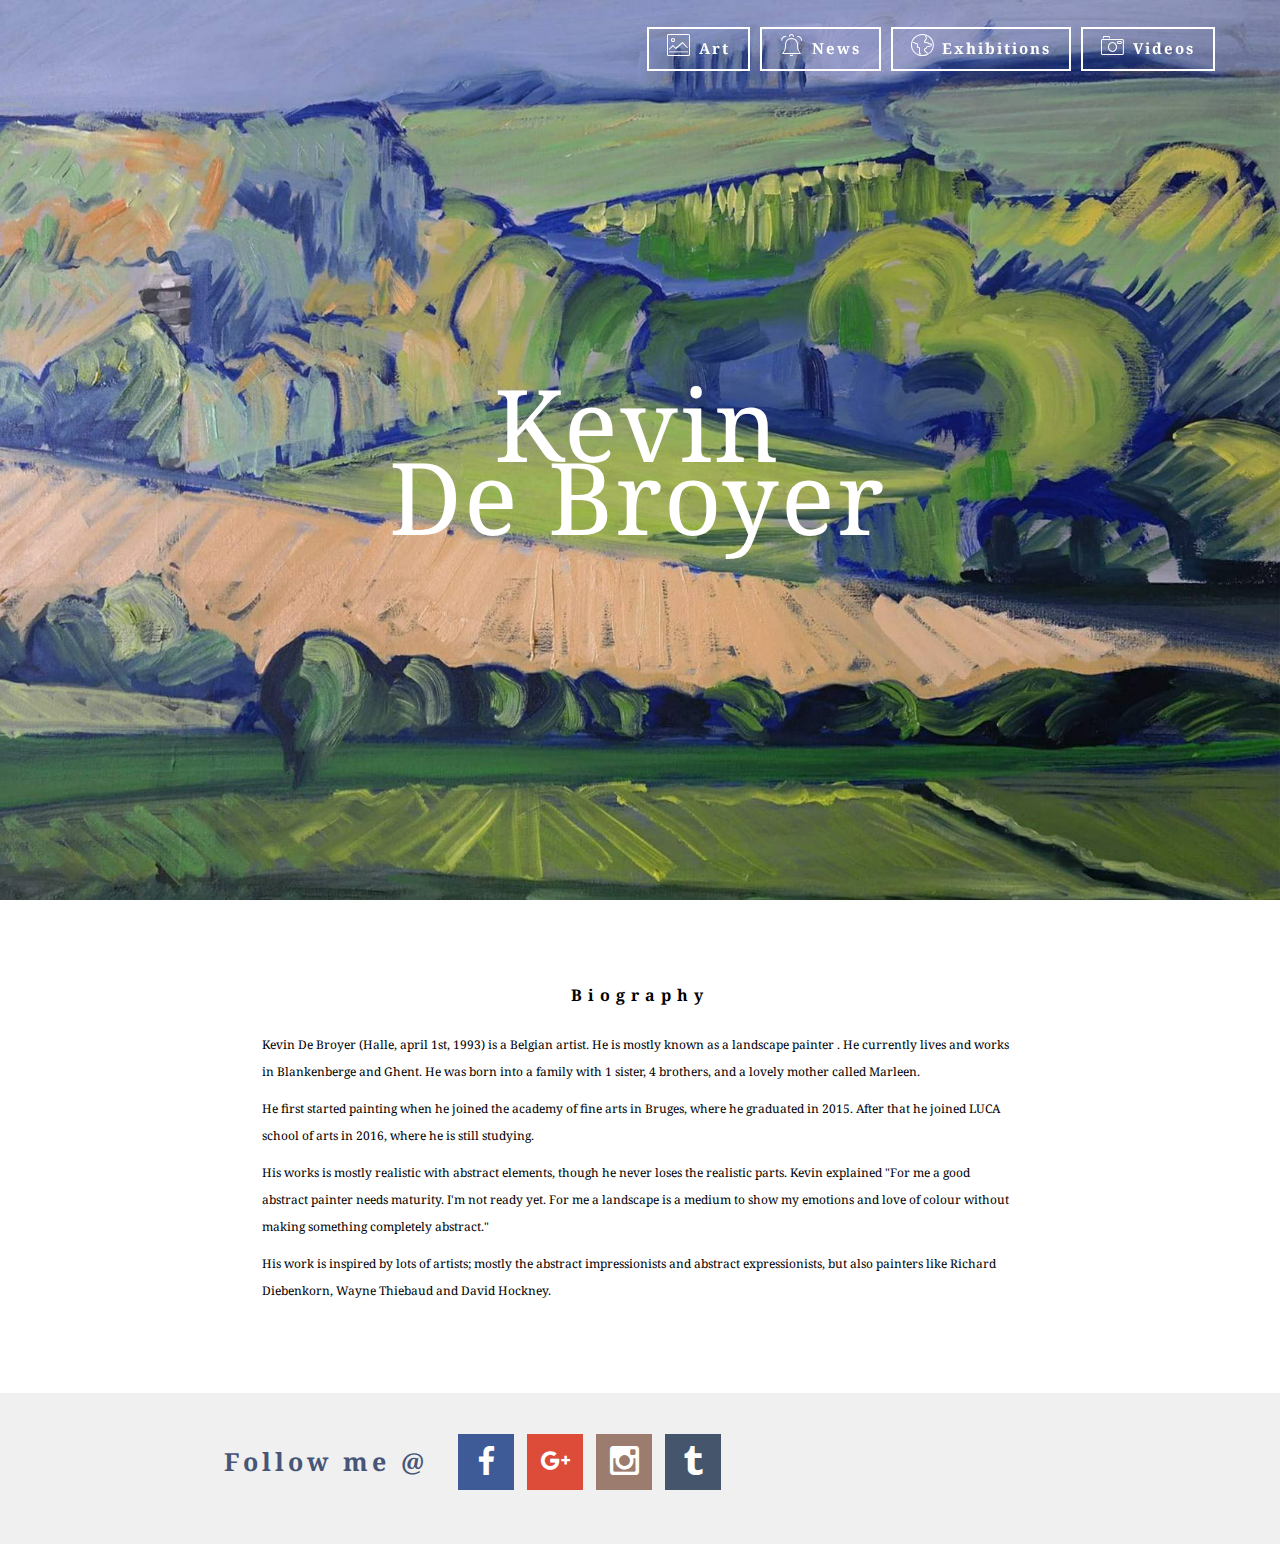
==== index.html @ d784b0c0 "create github pages" ====
<!DOCTYPE html>
<html>
<head>
  <!-- Site made with Mobirise Website Builder v4.4.1, https://mobirise.com -->
  <meta charset="UTF-8">
  <meta http-equiv="X-UA-Compatible" content="IE=edge">
  <meta name="generator" content="Mobirise v4.4.1, mobirise.com">
  <meta name="viewport" content="width=device-width, initial-scale=1">
  <link rel="shortcut icon" href="assets/images/logo.png" type="image/x-icon">
  <meta name="description" content="">
  <title>Home</title>
  <link rel="stylesheet" href="https://fonts.googleapis.com/css?family=Roboto:700,400&subset=cyrillic,latin,greek,vietnamese">
  <link rel="stylesheet" href="assets/web/assets/mobirise-icons/mobirise-icons.css">
  <link rel="stylesheet" href="assets/bootstrap/css/bootstrap.min.css">
  <link rel="stylesheet" href="assets/animate.css/animate.min.css">
  <link rel="stylesheet" href="assets/socicon/css/socicon.min.css">
  <link rel="stylesheet" href="assets/mobirise/css/style.css">
  <link rel="stylesheet" href="assets/mobirise/css/mbr-additional.css" type="text/css">
  
  
  
</head>
<body>
<section class="mbr-navbar mbr-navbar--freeze mbr-navbar--absolute mbr-navbar--auto-collapse mbr-navbar--transparent" id="ext_menu-3" data-rv-view="155">
    <div class="mbr-navbar__section mbr-section">
        <div class="mbr-section__container container">
            <div class="mbr-navbar__container">
                
                <div class="mbr-navbar__hamburger mbr-hamburger"><span class="mbr-hamburger__line"></span></div>
                <div class="mbr-navbar__column mbr-navbar__menu">
                    <nav class="mbr-navbar__menu-box mbr-navbar__menu-box--inline-right">
                        <div class="mbr-navbar__column">
                            <ul class="mbr-navbar__items mbr-navbar__items--right float-left mbr-buttons mbr-buttons--freeze mbr-buttons--right btn-decorator mbr-buttons--active">   <li class="mbr-navbar__item"><a class="mbr-buttons__link btn text-white" href="https://mobirise.com"></a></li>     </ul>                            
                            <ul class="mbr-navbar__items mbr-navbar__items--right mbr-buttons mbr-buttons--freeze mbr-buttons--right btn-inverse mbr-buttons--active"><li class="mbr-navbar__item"><a class="mbr-buttons__btn btn btn-default" href="page1.html"><span class="mbri-photo mbr-iconfont mbr-iconfont-btn-parent"></span>Art</a></li> <li class="mbr-navbar__item"><a class="mbr-buttons__btn btn btn-default" href="page3.html"><span class="mbri-alert mbr-iconfont mbr-iconfont-btn-parent"></span>News</a></li> <li class="mbr-navbar__item"><a class="mbr-buttons__btn btn btn-default" href="page1.html"><span class="mbri-globe mbr-iconfont mbr-iconfont-btn-parent"></span>Exhibitions</a></li> <li class="mbr-navbar__item"><a class="mbr-buttons__btn btn btn-default" href="page1.html"><span class="mbri-camera mbr-iconfont mbr-iconfont-btn-parent"></span>Videos</a></li>   </ul>
                        </div>
                    </nav>
                </div>
            </div>
        </div>
    </div>
</section>

<section class="engine"><a href="https://mobirise.co/k">bootstrap templates</a></section><section class="mbr-box mbr-section mbr-section--relative mbr-section--fixed-size mbr-section--full-height mbr-section--bg-adapted mbr-parallax-background" id="header2-5" data-rv-view="157" style="background-image: url(assets/images/23798403-10155832104597114-2136679262-o.jpg);">
    <div class="mbr-box__magnet mbr-box__magnet--sm-padding mbr-box__magnet--center-center mbr-after-navbar">
        
        <div class="mbr-box__container mbr-section__container container">
            <div class="mbr-box mbr-box--stretched"><div class="mbr-box__magnet mbr-box__magnet--center-center">
                <div class="row"><div class=" col-sm-8 col-sm-offset-2">
                    <div class="mbr-hero animated fadeInUp">
                        <h1 class="mbr-hero__text"><span style="font-weight: normal;">Kevin </span><br><span style="font-weight: normal;">De Broyer</span></h1>
                        <p class="mbr-hero__subtext"></p>
                    </div>
                    
                </div></div>
            </div></div>
        </div>
        
    </div>
</section>

<section class="mbr-section mbr-section--relative mbr-section--fixed-size" id="content5-9" data-rv-view="160" style="background-color: rgb(255, 255, 255);">
    
    <div class="mbr-section__container container mbr-section__container--first" style="padding-top: 93px;">
        <div class="mbr-header mbr-header--wysiwyg row">
            <div class="col-sm-8 col-sm-offset-2">
                <h3 class="mbr-header__text">Biography</h3>
                
            </div>
        </div>
    </div>
    <div class="mbr-section__container container mbr-section__container--last" style="padding-bottom: 93px;">
        <div class="row">
            <div class="mbr-article mbr-article--wysiwyg col-sm-8 col-sm-offset-2"><p>Kevin De Broyer (Halle, april 1st, 1993) is a Belgian artist. He is mostly known as a landscape painter . He currently lives and works in Blankenberge and Ghent. He was born into a family with 1 sister, 4 brothers, and a lovely mother called Marleen. 
</p><p>He first started painting when he joined the academy of fine arts in Bruges, where he graduated in 2015. After that he joined LUCA school of arts in 2016, where he is still studying. 
</p><p>His works is mostly realistic with abstract elements, though he never loses the realistic parts. Kevin explained "For me a good abstract painter needs maturity. I'm not ready yet. For me a landscape is a medium to show my emotions and love of colour without making something completely abstract."
</p><p>His work is inspired by lots of artists; mostly the abstract impressionists and abstract expressionists, but also painters like Richard Diebenkorn, Wayne Thiebaud and David Hockney.</p><p></p></div>
        </div>
    </div>
    
</section>

<section class="mbr-section mbr-section--relative mbr-section--fixed-size" id="social-buttons2-f" data-rv-view="258" style="background-color: rgb(240, 240, 240);">
    

    <div class="mbr-section__container container">
        <div class="mbr-header mbr-header--inline row" style="padding-top: 40.8px; padding-bottom: 40.8px;">
            <div class="col-sm-4">
                <h3 class="mbr-header__text">Follow me @</h3>
            </div>
            <div class="mbr-social-icons mbr-social-icons--style-1 col-sm-8"> <a class="mbr-social-icons__icon socicon-bg-facebook" title="Facebook" target="_blank" href="https://www.facebook.com/pages/Mobirise/1616226671953247"><i class="socicon socicon-facebook"></i></a> <a class="mbr-social-icons__icon socicon-bg-googleplus" title="Google+" target="_blank" href="https://plus.google.com/u/0/+Mobirise/posts"><i class="socicon socicon-googleplus"></i></a>  <a class="mbr-social-icons__icon socicon-bg-instagram" title="Instagram" target="_blank" href="https://www.instagram.com/kevindebroyer_/"><i class="socicon socicon-instagram"></i></a>    <a class="mbr-social-icons__icon socicon-bg-tumblr" title="Tumblr" target="_blank" href="http://kevinartsblog.tumblr.com/"><i class="socicon socicon-tumblr"></i></a>  </div>
        </div>
    </div>
</section>


  <script src="assets/web/assets/jquery/jquery.min.js"></script>
  <script src="assets/bootstrap/js/bootstrap.min.js"></script>
  <script src="assets/smooth-scroll/smooth-scroll.js"></script>
  <script src="assets/jarallax/jarallax.js"></script>
  <script src="assets/mobirise/js/script.js"></script>
  
  
</body>
</html>
---- assets/web/assets/mobirise-icons/mobirise-icons.css ----
@font-face {
  font-family: 'MobiriseIcons';
  src:  url('mobirise-icons.eot?spat4u');
  src:  url('mobirise-icons.eot?spat4u#iefix') format('embedded-opentype'),
    url('mobirise-icons.ttf?spat4u') format('truetype'),
    url('mobirise-icons.woff?spat4u') format('woff'),
    url('mobirise-icons.svg?spat4u#MobiriseIcons') format('svg');
  font-weight: normal;
  font-style: normal;
}

[class^="mbri-"], [class*=" mbri-"] {
  /* use !important to prevent issues with browser extensions that change fonts */
  font-family: MobiriseIcons !important;
  speak: none;
  font-style: normal;
  font-weight: normal;
  font-variant: normal;
  text-transform: none;
  line-height: 1;

  /* Better Font Rendering =========== */
  -webkit-font-smoothing: antialiased;
  -moz-osx-font-smoothing: grayscale;
}

.mbri-add-submenu:before {
  content: "\e900";
}
.mbri-alert:before {
  content: "\e901";
}
.mbri-align-center:before {
  content: "\e902";
}
.mbri-align-justify:before {
  content: "\e903";
}
.mbri-align-left:before {
  content: "\e904";
}
.mbri-align-right:before {
  content: "\e905";
}
.mbri-android:before {
  content: "\e906";
}
.mbri-apple:before {
  content: "\e907";
}
.mbri-arrow-down:before {
  content: "\e908";
}
.mbri-arrow-next:before {
  content: "\e909";
}
.mbri-arrow-prev:before {
  content: "\e90a";
}
.mbri-arrow-up:before {
  content: "\e90b";
}
.mbri-bold:before {
  content: "\e90c";
}
.mbri-bookmark:before {
  content: "\e90d";
}
.mbri-bootstrap:before {
  content: "\e90e";
}
.mbri-briefcase:before {
  content: "\e90f";
}
.mbri-browse:before {
  content: "\e910";
}
.mbri-bulleted-list:before {
  content: "\e911";
}
.mbri-calendar:before {
  content: "\e912";
}
.mbri-camera:before {
  content: "\e913";
}
.mbri-cart-add:before {
  content: "\e914";
}
.mbri-cart-full:before {
  content: "\e915";
}
.mbri-cash:before {
  content: "\e916";
}
.mbri-change-style:before {
  content: "\e917";
}
.mbri-chat:before {
  content: "\e918";
}
.mbri-clock:before {
  content: "\e919";
}
.mbri-close:before {
  content: "\e91a";
}
.mbri-cloud:before {
  content: "\e91b";
}
.mbri-code:before {
  content: "\e91c";
}
.mbri-contact-form:before {
  content: "\e91d";
}
.mbri-credit-card:before {
  content: "\e91e";
}
.mbri-cursor-click:before {
  content: "\e91f";
}
.mbri-cust-feedback:before {
  content: "\e920";
}
.mbri-database:before {
  content: "\e921";
}
.mbri-delivery:before {
  content: "\e922";
}
.mbri-desktop:before {
  content: "\e923";
}
.mbri-devices:before {
  content: "\e924";
}
.mbri-down:before {
  content: "\e925";
}
.mbri-download:before {
  content: "\e989";
}
.mbri-drag-n-drop:before {
  content: "\e927";
}
.mbri-drag-n-drop2:before {
  content: "\e928";
}
.mbri-edit:before {
  content: "\e929";
}
.mbri-edit2:before {
  content: "\e92a";
}
.mbri-error:before {
  content: "\e92b";
}
.mbri-extension:before {
  content: "\e92c";
}
.mbri-features:before {
  content: "\e92d";
}
.mbri-file:before {
  content: "\e92e";
}
.mbri-flag:before {
  content: "\e92f";
}
.mbri-folder:before {
  content: "\e930";
}
.mbri-gift:before {
  content: "\e931";
}
.mbri-github:before {
  content: "\e932";
}
.mbri-globe:before {
  content: "\e933";
}
.mbri-globe-2:before {
  content: "\e934";
}
.mbri-growing-chart:before {
  content: "\e935";
}
.mbri-hearth:before {
  content: "\e936";
}
.mbri-help:before {
  content: "\e937";
}
.mbri-home:before {
  content: "\e938";
}
.mbri-hot-cup:before {
  content: "\e939";
}
.mbri-idea:before {
  content: "\e93a";
}
.mbri-image-gallery:before {
  content: "\e93b";
}
.mbri-image-slider:before {
  content: "\e93c";
}
.mbri-info:before {
  content: "\e93d";
}
.mbri-italic:before {
  content: "\e93e";
}
.mbri-key:before {
  content: "\e93f";
}
.mbri-laptop:before {
  content: "\e940";
}
.mbri-layers:before {
  content: "\e941";
}
.mbri-left-right:before {
  content: "\e942";
}
.mbri-left:before {
  content: "\e943";
}
.mbri-letter:before {
  content: "\e944";
}
.mbri-like:before {
  content: "\e945";
}
.mbri-link:before {
  content: "\e946";
}
.mbri-lock:before {
  content: "\e947";
}
.mbri-login:before {
  content: "\e948";
}
.mbri-logout:before {
  content: "\e949";
}
.mbri-magic-stick:before {
  content: "\e94a";
}
.mbri-map-pin:before {
  content: "\e94b";
}
.mbri-menu:before {
  content: "\e94c";
}
.mbri-mobile:before {
  content: "\e94d";
}
.mbri-mobile2:before {
  content: "\e94e";
}
.mbri-mobirise:before {
  content: "\e94f";
}
.mbri-more-horizontal:before {
  content: "\e950";
}
.mbri-more-vertical:before {
  content: "\e951";
}
.mbri-music:before {
  content: "\e952";
}
.mbri-new-file:before {
  content: "\e953";
}
.mbri-numbered-list:before {
  content: "\e954";
}
.mbri-opened-folder:before {
  content: "\e955";
}
.mbri-pages:before {
  content: "\e956";
}
.mbri-paper-plane:before {
  content: "\e957";
}
.mbri-paperclip:before {
  content: "\e958";
}
.mbri-photo:before {
  content: "\e959";
}
.mbri-photos:before {
  content: "\e95a";
}
.mbri-pin:before {
  content: "\e95b";
}
.mbri-play:before {
  content: "\e95c";
}
.mbri-plus:before {
  content: "\e95d";
}
.mbri-preview:before {
  content: "\e95e";
}
.mbri-print:before {
  content: "\e95f";
}
.mbri-protect:before {
  content: "\e960";
}
.mbri-question:before {
  content: "\e961";
}
.mbri-quote-left:before {
  content: "\e962";
}
.mbri-quote-right:before {
  content: "\e963";
}
.mbri-refresh:before {
  content: "\e964";
}
.mbri-responsive:before {
  content: "\e965";
}
.mbri-right:before {
  content: "\e966";
}
.mbri-rocket:before {
  content: "\e967";
}
.mbri-sad-face:before {
  content: "\e968";
}
.mbri-sale:before {
  content: "\e969";
}
.mbri-save:before {
  content: "\e96a";
}
.mbri-search:before {
  content: "\e96b";
}
.mbri-setting:before {
  content: "\e96c";
}
.mbri-setting2:before {
  content: "\e96d";
}
.mbri-setting3:before {
  content: "\e96e";
}
.mbri-share:before {
  content: "\e96f";
}
.mbri-shopping-bag:before {
  content: "\e970";
}
.mbri-shopping-basket:before {
  content: "\e971";
}
.mbri-shopping-cart:before {
  content: "\e972";
}
.mbri-sites:before {
  content: "\e973";
}
.mbri-smile-face:before {
  content: "\e974";
}
.mbri-speed:before {
  content: "\e975";
}
.mbri-star:before {
  content: "\e976";
}
.mbri-success:before {
  content: "\e977";
}
.mbri-sun:before {
  content: "\e978";
}
.mbri-sun2:before {
  content: "\e979";
}
.mbri-tablet:before {
  content: "\e97a";
}
.mbri-tablet-vertical:before {
  content: "\e97b";
}
.mbri-target:before {
  content: "\e97c";
}
.mbri-timer:before {
  content: "\e97d";
}
.mbri-to-ftp:before {
  content: "\e97e";
}
.mbri-to-local-drive:before {
  content: "\e97f";
}
.mbri-touch-swipe:before {
  content: "\e980";
}
.mbri-touch:before {
  content: "\e981";
}
.mbri-trash:before {
  content: "\e982";
}
.mbri-underline:before {
  content: "\e983";
}
.mbri-unlink:before {
  content: "\e984";
}
.mbri-unlock:before {
  content: "\e985";
}
.mbri-up-down:before {
  content: "\e986";
}
.mbri-up:before {
  content: "\e987";
}
.mbri-update:before {
  content: "\e988";
}
.mbri-upload:before {
 content: "\e926"; 
}
.mbri-user:before {
  content: "\e98a";
}
.mbri-user2:before {
  content: "\e98b";
}
.mbri-users:before {
  content: "\e98c";
}
.mbri-video:before {
  content: "\e98d";
}
.mbri-video-play:before {
  content: "\e98e";
}
.mbri-watch:before {
  content: "\e98f";
}
.mbri-website-theme:before {
  content: "\e990";
}
.mbri-wifi:before {
  content: "\e991";
}
.mbri-windows:before {
  content: "\e992";
}
.mbri-zoom-out:before {
  content: "\e993";
}
.mbri-redo:before {
  content: "\e994";
}
.mbri-undo:before {
  content: "\e995";
}
---- assets/socicon/css/socicon.min.css ----
@charset "UTF-8";@font-face{font-family:"socicon";src:url("../fonts/socicon.eot");src:url("../fonts/socicon.eot?#iefix") format("embedded-opentype"),url("../fonts/socicon.woff") format("woff"),url("../fonts/socicon.ttf") format("truetype"),url("../fonts/socicon.svg#sociconregular") format("svg");font-weight:normal;font-style:normal}.socicon:before{position:relative;top:1px;display:inline-block;font-family:"socicon";font-style:normal;font-weight:normal;line-height:1;text-transform:none !important;-webkit-font-smoothing:antialiased;-moz-osx-font-smoothing:grayscale}.socicon-twitter:before{content:"\e040"}.socicon-facebook:before{content:"\e041"}.socicon-googleplus:before{content:"\e042"}.socicon-pinterest:before{content:"\e043"}.socicon-foursquare:before{content:"\e044"}.socicon-yahoo:before{content:"\e045"}.socicon-skype:before{content:"\e046"}.socicon-yelp:before{content:"\e047"}.socicon-feedburner:before{content:"\e048"}.socicon-linkedin:before{content:"\e049"}.socicon-viadeo:before{content:"\e04a"}.socicon-xing:before{content:"\e04b"}.socicon-myspace:before{content:"\e04c"}.socicon-soundcloud:before{content:"\e04d"}.socicon-spotify:before{content:"\e04e"}.socicon-grooveshark:before{content:"\e04f"}.socicon-mixcloud:before{content:"\e001"}.socicon-lastfm:before{content:"\e050"}.socicon-youtube:before{content:"\e051"}.socicon-vimeo:before{content:"\e052"}.socicon-dailymotion:before{content:"\e053"}.socicon-vine:before{content:"\e054"}.socicon-flickr:before{content:"\e055"}.socicon-500px:before{content:"\e056"}.socicon-instagram:before{content:"\e057"}.socicon-wordpress:before{content:"\e058"}.socicon-tumblr:before{content:"\e059"}.socicon-blogger:before{content:"\e020"}.socicon-technorati:before{content:"\e021"}.socicon-reddit:before{content:"\e022"}.socicon-dribbble:before{content:"\e023"}.socicon-stumbleupon:before{content:"\e024"}.socicon-digg:before{content:"\e025"}.socicon-envato:before{content:"\e026"}.socicon-behance:before{content:"\e027"}.socicon-delicious:before{content:"\e028"}.socicon-deviantart:before{content:"\e029"}.socicon-forrst:before{content:"\e02a"}.socicon-play:before{content:"\e02b"}.socicon-zerply:before{content:"\e02c"}.socicon-wikipedia:before{content:"\e02d"}.socicon-apple:before{content:"\e02e"}.socicon-flattr:before{content:"\e02f"}.socicon-github:before{content:"\e030"}.socicon-friendfeed:before{content:"\e032"}.socicon-newsvine:before{content:"\e033"}.socicon-identica:before{content:"\e034"}.socicon-bebo:before{content:"\e035"}.socicon-zynga:before{content:"\e036"}.socicon-steam:before{content:"\e037"}.socicon-xbox:before{content:"\e038"}.socicon-windows:before{content:"\e039"}.socicon-outlook:before{content:"\e010"}.socicon-coderwall:before{content:"\e011"}.socicon-tripadvisor:before{content:"\e012"}.socicon-appnet:before{content:"\e013"}.socicon-goodreads:before{content:"\e014"}.socicon-tripit:before{content:"\e015"}.socicon-lanyrd:before{content:"\e016"}.socicon-slideshare:before{content:"\e017"}.socicon-buffer:before{content:"\e018"}.socicon-rss:before{content:"\e00b"}.socicon-vkontakte:before{content:"\e01a"}.socicon-disqus:before{content:"\e019"}.socicon-houzz:before{content:"\e00a"}.socicon-mail:before{content:"\e01f"}.socicon-patreon:before{content:"\e01c"}.socicon-paypal:before{content:"\e00c"}.socicon-playstation:before{content:"\e03d"}.socicon-smugmug:before{content:"\e05e"}.socicon-swarm:before{content:"\e003"}.socicon-triplej:before{content:"\e009"}.socicon-yammer:before{content:"\e005"}.socicon-stackoverflow:before{content:"\e007"}.socicon-drupal:before{content:"\e002"}.socicon-odnoklassniki:before{content:"\e00d"}.socicon-android:before{content:"\e03e"}.socicon-meetup:before{content:"\e03c"}.socicon-persona:before{content:"\e008"}.socicon-amazon:before{content:"\e05c"}.socicon-ello:before{content:"\e006"}.socicon-8tracks:before{content:"\e05b"}.socicon-twitch:before{content:"\e05a"}.socicon-airbnb:before{content:"\e00e"}.socicon-pocket:before{content:"\e01e"}.socicon-whatsapp:before{content:"\e01b"}.socicon-storehouse:before{content:"\e01d"}.socicon-icq:before{content:"\e05d"}.socicon-modelmayhem:before{content:"\e000"}.socicon-istock:before{content:"\e004"}.socicon-angellist:before{content:"\e062"}.socicon-periscope:before{content:"\e00f"}.socicon-ravelry:before{content:"\e05f"}.socicon-snapchat:before{content:"\e03f"}.socicon-weibo:before{content:"\e060"}.socicon-douban:before{content:"\e03b"}.socicon-baidu:before{content:"\e061"}.socicon-qq:before{content:"\e03a"}.socicon-renren:before{content:"\e031"}.socicon-ebay:before{content:"\e063"}.socicon-imdb:before{content:"\e064"}.socicon-stayfriends:before{content:"\e065"}.socicon-residentadvisor:before{content:"\e066"}.socicon-google:before{content:"\e067"}.socicon-yandex:before{content:"\e068"}.socicon-sharethis:before{content:"\e069"}.socicon-bandcamp:before{content:"\e06a"}.socicon-itunes:before{content:"\e06b"}.socicon-deezer:before{content:"\e06c"}.socicon-medium:before{content:"\e06d"}.socicon-telegram:before{content:"\e06e"}.socicon-openid:before{content:"\e06f"}.socicon-amplement:before{content:"\e070"}.socicon-bg-twitter{background:#4da7de}.socicon-bg-twitter:hover{background:#4da7de !important}.socicon-bg-facebook{background:#3e5b98}.socicon-bg-facebook:hover{background:#3e5b98 !important}.socicon-bg-googleplus{background:#dd4b39}.socicon-bg-googleplus:hover{background:#dd4b39 !important}.socicon-bg-pinterest{background:#c92619}.socicon-bg-pinterest:hover{background:#c92619 !important}.socicon-bg-foursquare{background:#f94877}.socicon-bg-foursquare:hover{background:#f94877 !important}.socicon-bg-yahoo{background:#6e2a85}.socicon-bg-yahoo:hover{background:#6e2a85 !important}.socicon-bg-skype{background:#28abe3}.socicon-bg-skype:hover{background:#28abe3 !important}.socicon-bg-yelp{background:#c83218}.socicon-bg-yelp:hover{background:#c83218 !important}.socicon-bg-feedburner{background:#fc0}.socicon-bg-feedburner:hover{background:#fc0 !important}.socicon-bg-linkedin{background:#3371b7}.socicon-bg-linkedin:hover{background:#3371b7 !important}.socicon-bg-viadeo{background:#e4a000}.socicon-bg-viadeo:hover{background:#e4a000 !important}.socicon-bg-xing{background:#005a60}.socicon-bg-xing:hover{background:#005a60 !important}.socicon-bg-myspace{background:#323232}.socicon-bg-myspace:hover{background:#323232 !important}.socicon-bg-soundcloud{background:#fe3801}.socicon-bg-soundcloud:hover{background:#fe3801 !important}.socicon-bg-spotify{background:#7bb342}.socicon-bg-spotify:hover{background:#7bb342 !important}.socicon-bg-grooveshark{background:#000}.socicon-bg-grooveshark:hover{background:#000 !important}.socicon-bg-mixcloud{background:#000}.socicon-bg-mixcloud:hover{background:#000 !important}.socicon-bg-lastfm{background:#d41316}.socicon-bg-lastfm:hover{background:#d41316 !important}.socicon-bg-youtube{background:#e02a20}.socicon-bg-youtube:hover{background:#e02a20 !important}.socicon-bg-vimeo{background:#51b5e7}.socicon-bg-vimeo:hover{background:#51b5e7 !important}.socicon-bg-dailymotion{background:#004e72}.socicon-bg-dailymotion:hover{background:#004e72 !important}.socicon-bg-vine{background:#00b389}.socicon-bg-vine:hover{background:#00b389 !important}.socicon-bg-flickr{background:#1e1e1b}.socicon-bg-flickr:hover{background:#1e1e1b !important}.socicon-bg-500px{background:#58a9de}.socicon-bg-500px:hover{background:#58a9de !important}.socicon-bg-instagram{background:#9c7c6e}.socicon-bg-instagram:hover{background:#9c7c6e !important}.socicon-bg-wordpress{background:#464646}.socicon-bg-wordpress:hover{background:#464646 !important}.socicon-bg-tumblr{background:#45556c}.socicon-bg-tumblr:hover{background:#45556c !important}.socicon-bg-blogger{background:#ec661c}.socicon-bg-blogger:hover{background:#ec661c !important}.socicon-bg-technorati{background:#5cb030}.socicon-bg-technorati:hover{background:#5cb030 !important}.socicon-bg-reddit{background:#e74a1e}.socicon-bg-reddit:hover{background:#e74a1e !important}.socicon-bg-dribbble{background:#e84d88}.socicon-bg-dribbble:hover{background:#e84d88 !important}.socicon-bg-stumbleupon{background:#e64011}.socicon-bg-stumbleupon:hover{background:#e64011 !important}.socicon-bg-digg{background:#1d1d1b}.socicon-bg-digg:hover{background:#1d1d1b !important}.socicon-bg-envato{background:#597c3a}.socicon-bg-envato:hover{background:#597c3a !important}.socicon-bg-behance{background:#000}.socicon-bg-behance:hover{background:#000 !important}.socicon-bg-delicious{background:#020202}.socicon-bg-delicious:hover{background:#020202 !important}.socicon-bg-deviantart{background:#c5d200}.socicon-bg-deviantart:hover{background:#c5d200 !important}.socicon-bg-forrst{background:#5b9a68}.socicon-bg-forrst:hover{background:#5b9a68 !important}.socicon-bg-play{background:#000}.socicon-bg-play:hover{background:#000 !important}.socicon-bg-zerply{background:#9dbc7a}.socicon-bg-zerply:hover{background:#9dbc7a !important}.socicon-bg-wikipedia{background:#000}.socicon-bg-wikipedia:hover{background:#000 !important}.socicon-bg-apple{background:#b9bfc1}.socicon-bg-apple:hover{background:#b9bfc1 !important}.socicon-bg-flattr{background:#f67c1a}.socicon-bg-flattr:hover{background:#f67c1a !important}.socicon-bg-github{background:#221e1b}.socicon-bg-github:hover{background:#221e1b !important}.socicon-bg-friendfeed{background:#2f72c4}.socicon-bg-friendfeed:hover{background:#2f72c4 !important}.socicon-bg-newsvine{background:#075b2f}.socicon-bg-newsvine:hover{background:#075b2f !important}.socicon-bg-identica{background:#000}.socicon-bg-identica:hover{background:#000 !important}.socicon-bg-bebo{background:#ef1011}.socicon-bg-bebo:hover{background:#ef1011 !important}.socicon-bg-zynga{background:#dc0606}.socicon-bg-zynga:hover{background:#dc0606 !important}.socicon-bg-steam{background:#171a21}.socicon-bg-steam:hover{background:#171a21 !important}.socicon-bg-xbox{background:#92c83e}.socicon-bg-xbox:hover{background:#92c83e !important}.socicon-bg-windows{background:#00bdf6}.socicon-bg-windows:hover{background:#00bdf6 !important}.socicon-bg-outlook{background:#0072c6}.socicon-bg-outlook:hover{background:#0072c6 !important}.socicon-bg-coderwall{background:#3e8dcc}.socicon-bg-coderwall:hover{background:#3e8dcc !important}.socicon-bg-tripadvisor{background:#4b7e37}.socicon-bg-tripadvisor:hover{background:#4b7e37 !important}.socicon-bg-appnet{background:#494949}.socicon-bg-appnet:hover{background:#494949 !important}.socicon-bg-goodreads{background:#463020}.socicon-bg-goodreads:hover{background:#463020 !important}.socicon-bg-tripit{background:#1982c3}.socicon-bg-tripit:hover{background:#1982c3 !important}.socicon-bg-lanyrd{background:#3c80c9}.socicon-bg-lanyrd:hover{background:#3c80c9 !important}.socicon-bg-slideshare{background:#4ba3a6}.socicon-bg-slideshare:hover{background:#4ba3a6 !important}.socicon-bg-buffer{background:#000}.socicon-bg-buffer:hover{background:#000 !important}.socicon-bg-rss{background:#f26109}.socicon-bg-rss:hover{background:#f26109 !important}.socicon-bg-vkontakte{background:#5a7fa6}.socicon-bg-vkontakte:hover{background:#5a7fa6 !important}.socicon-bg-disqus{background:#2e9fff}.socicon-bg-disqus:hover{background:#2e9fff !important}.socicon-bg-houzz{background:#7cc04b}.socicon-bg-houzz:hover{background:#7cc04b !important}.socicon-bg-mail{background:#000}.socicon-bg-mail:hover{background:#000 !important}.socicon-bg-patreon{background:#e44727}.socicon-bg-patreon:hover{background:#e44727 !important}.socicon-bg-paypal{background:#009cde}.socicon-bg-paypal:hover{background:#009cde !important}.socicon-bg-playstation{background:#000}.socicon-bg-playstation:hover{background:#000 !important}.socicon-bg-smugmug{background:#acfd32}.socicon-bg-smugmug:hover{background:#acfd32 !important}.socicon-bg-swarm{background:#fc9d3c}.socicon-bg-swarm:hover{background:#fc9d3c !important}.socicon-bg-triplej{background:#e53531}.socicon-bg-triplej:hover{background:#e53531 !important}.socicon-bg-yammer{background:#1175c4}.socicon-bg-yammer:hover{background:#1175c4 !important}.socicon-bg-stackoverflow{background:#fd9827}.socicon-bg-stackoverflow:hover{background:#fd9827 !important}.socicon-bg-drupal{background:#00598e}.socicon-bg-drupal:hover{background:#00598e !important}.socicon-bg-odnoklassniki{background:#f48420}.socicon-bg-odnoklassniki:hover{background:#f48420 !important}.socicon-bg-android{background:#8ec047}.socicon-bg-android:hover{background:#8ec047 !important}.socicon-bg-meetup{background:#e2373c}.socicon-bg-meetup:hover{background:#e2373c !important}.socicon-bg-persona{background:#e6753d}.socicon-bg-persona:hover{background:#e6753d !important}.socicon-bg-amazon{background:#f90}.socicon-bg-amazon:hover{background:#f90 !important}.socicon-bg-ello{background:#000}.socicon-bg-ello:hover{background:#000 !important}.socicon-bg-8tracks{background:#122c4b}.socicon-bg-8tracks:hover{background:#122c4b !important}.socicon-bg-twitch{background:#6441a5}.socicon-bg-twitch:hover{background:#6441a5 !important}.socicon-bg-airbnb{background:#ff5a5f}.socicon-bg-airbnb:hover{background:#ff5a5f !important}.socicon-bg-pocket{background:#ed4055}.socicon-bg-pocket:hover{background:#ed4055 !important}.socicon-bg-whatsapp{background:#20b038}.socicon-bg-whatsapp:hover{background:#20b038 !important}.socicon-bg-storehouse{background:#25b0e6}.socicon-bg-storehouse:hover{background:#25b0e6 !important}.socicon-bg-icq{background:#7ebd00}.socicon-bg-icq:hover{background:#7ebd00 !important}.socicon-bg-modelmayhem{background:#000}.socicon-bg-modelmayhem:hover{background:#000 !important}.socicon-bg-istock{background:#000}.socicon-bg-istock:hover{background:#000 !important}.socicon-bg-angellist{background:#000}.socicon-bg-angellist:hover{background:#000 !important}.socicon-bg-periscope{background:#3aa4c6}.socicon-bg-periscope:hover{background:#3aa4c6 !important}.socicon-bg-ravelry{background:#b6014c}.socicon-bg-ravelry:hover{background:#b6014c !important}.socicon-bg-snapchat{background:#fffa37}.socicon-bg-snapchat:hover{background:#fffa37 !important}.socicon-bg-weibo{background:#e31c34}.socicon-bg-weibo:hover{background:#e31c34 !important}.socicon-bg-douban{background:#3ca353}.socicon-bg-douban:hover{background:#3ca353 !important}.socicon-bg-baidu{background:#2629d9}.socicon-bg-baidu:hover{background:#2629d9 !important}.socicon-bg-qq{background:#4297d3}.socicon-bg-qq:hover{background:#4297d3 !important}.socicon-bg-renren{background:#2266b0}.socicon-bg-renren:hover{background:#2266b0 !important}.socicon-bg-ebay{background:#333}.socicon-bg-ebay:hover{background:#333 !important}.socicon-bg-imdb{background:#e8ba00}.socicon-bg-imdb:hover{background:#e8ba00 !important}.socicon-bg-stayfriends{background:#f08a1c}.socicon-bg-stayfriends:hover{background:#f08a1c !important}.socicon-bg-residentadvisor{background:#b3be1b}.socicon-bg-residentadvisor:hover{background:#b3be1b !important}.socicon-bg-google{background:#4285f4}.socicon-bg-google:hover{background:#4285f4 !important}.socicon-bg-yandex{background:#f00}.socicon-bg-yandex:hover{background:#f00 !important}.socicon-bg-sharethis{background:#01bf01}.socicon-bg-sharethis:hover{background:#01bf01 !important}.socicon-bg-bandcamp{background:#619aa9}.socicon-bg-bandcamp:hover{background:#619aa9 !important}.socicon-bg-itunes{background:#ff5e51}.socicon-bg-itunes:hover{background:#ff5e51 !important}.socicon-bg-deezer{background:#32323d}.socicon-bg-deezer:hover{background:#32323d !important}.socicon-bg-medium{background:#000}.socicon-bg-medium:hover{background:#000 !important}.socicon-bg-telegram{background:#08c}.socicon-bg-telegram:hover{background:#08c !important}.socicon-bg-openid{background:#f78c40}.socicon-bg-openid:hover{background:#f78c40 !important}.socicon-bg-amplement{background:#0996c3}.socicon-bg-amplement:hover{background:#0996c3 !important}
---- assets/mobirise/css/style.css ----
.is-builder .animated {
  -webkit-animation-name: none !important;
  animation-name: none !important;
}
html {
  position: relative;
  min-height: 100%;
}
.mbr-embedded-video {
  position: relative;
}
.mbr-background-video,
.mbr-background-video-preview {
  bottom: 0;
  left: 0;
  overflow: hidden;
  position: absolute;
  right: 0;
  top: 0;
}
.mbr-parallax-background,
.mbr-background {
  background-attachment: fixed !important;
  background-position: 50% 0;
  background-repeat: no-repeat;
  background-size: cover !important;
}
.mbr-hidden-scrollbar .mbr-parallax-background {
  background-size: auto 130%;
}
.mobile .mbr-parallax-background {
  background-attachment: scroll !important;
}
.mbr-background {
  background-attachment: scroll !important;
}
.mbr-navbar {
  position: relative;
  width: 100%;
}
.mbr-navbar:before {
  content: "";
  display: block;
}
.mbr-navbar__brand-link:after,
.mbr-navbar__brand-img {
  max-height: 74px;
  height: 100%;
}
.mbr-navbar:before,
.mbr-navbar__container {
  height: 98px;
}
.mbr-navbar--ss .mbr-navbar__brand-link:after,
.mbr-navbar--ss .mbr-navbar__brand-img {
  height: 74px;
}
.mbr-navbar--ss:before,
.mbr-navbar--ss .mbr-navbar__container {
  height: 98px;
}
.mbr-navbar--xs .mbr-navbar__brand-link:after,
.mbr-navbar--xs .mbr-navbar__brand-img {
  height: 32px;
}
.mbr-navbar--xs:before,
.mbr-navbar--xs .mbr-navbar__container {
  height: 56px;
}
.mbr-navbar--s .mbr-navbar__brand-link:after,
.mbr-navbar--s .mbr-navbar__brand-img {
  height: 48px;
}
.mbr-navbar--s:before,
.mbr-navbar--s .mbr-navbar__container {
  height: 72px;
}
.mbr-navbar--m .mbr-navbar__brand-link:after,
.mbr-navbar--m .mbr-navbar__brand-img {
  height: 64px;
}
.mbr-navbar--m:before,
.mbr-navbar--m .mbr-navbar__container {
  height: 88px;
}
.mbr-navbar--l .mbr-navbar__brand-link:after,
.mbr-navbar--l .mbr-navbar__brand-img {
  height: 96px;
}
.mbr-navbar--l:before,
.mbr-navbar--l .mbr-navbar__container {
  height: 120px;
}
.mbr-navbar--xl .mbr-navbar__brand-link:after,
.mbr-navbar--xl .mbr-navbar__brand-img {
  height: 128px;
}
.mbr-navbar--xl:before,
.mbr-navbar--xl .mbr-navbar__container {
  height: 152px;
}
.mbr-navbar--short .mbr-navbar__brand-link:after,
.mbr-navbar--short .mbr-navbar__brand-img {
  height: 40px;
}
.mbr-navbar--short .mbr-brand__logo .mbr-iconfont{
  font-size: 40px;
}
.mbr-navbar--short:before,
.mbr-navbar--short .mbr-navbar__container {
  height: 64px;
}
.mbr-navbar--short .mbr-navbar__container {
  padding: 12px 0;
}
@media (max-width: 767px) {
  .mbr-navbar--short .mbr-navbar__brand-link:after,
  .mbr-navbar--short .mbr-navbar__brand-img {
    height: 31px;
  }
  .mbr-navbar--short:before,
  .mbr-navbar--short .mbr-navbar__container {
    height: 45px;
  }
  .mbr-navbar--short .mbr-navbar__container {
    padding: 7px 0;
  }
}
.mbr-navbar__brand-img {
  position: relative;
}
.mbr-navbar__brand-img,
.mbr-navbar__container,
.mbr-navbar__section {
  -webkit-transition: all 300ms ease-in-out 0s;
  -o-transition: all 300ms ease-in-out 0s;
  transition: all 300ms ease-in-out 0s;
}
.mbr-navbar__section {
  background: #2c2c2c;
  height: auto;
  position: absolute;
  top: 0;
  width: 100%;
  z-index: 1000;
}
.mbr-navbar__container {
  display: table;
  padding: 12px 0;
  width: 100%;
}
.mbr-navbar__menu-box {
  display: table;
  width: 100%;
}
.mbr-navbar__menu-box--inline-left,
.mbr-navbar__menu-box--inline-center,
.mbr-navbar__menu-box--inline-right {
  display: block;
  text-align: left;
}
.mbr-navbar__menu-box--inline-center {
  text-align: center;
}
.mbr-navbar__menu-box--inline-right {
  text-align: right;
}
.mbr-navbar__column {
  display: table-cell;
  vertical-align: middle;
}
.mbr-navbar__column--xxs {
  width: 1%;
}
.mbr-navbar__column--xs {
  width: 10%;
}
.mbr-navbar__column--s {
  width: 20%;
}
.mbr-navbar__column--m {
  width: 30%;
}
.mbr-navbar__column--l {
  width: 40%;
}
.mbr-navbar__column--xl {
  width: 50%;
}
.mbr-navbar__menu-box--inline-left .mbr-navbar__column,
.mbr-navbar__menu-box--inline-center .mbr-navbar__column,
.mbr-navbar__menu-box--inline-right .mbr-navbar__column {
  display: inline-block;
}
.mbr-navbar__items {
  float: left;
  padding-left: 0px;
  position: relative;
  left: -20px;
}
.mbr-navbar__items--right {
  float: right;
  left: 0;
}
.float-left {
  float: left;
}
.mbr-navbar__item {
  display: block;
  float: left;
  position: relative;
}
.mbr-navbar__hamburger {
  display: none;
  margin-top: -11px;
  position: absolute;
  right: 0;
  top: 50%;
  z-index: 10000;
}
.mbr-navbar--collapsed .mbr-navbar__container {
  position: relative;
}
.mbr-navbar--collapsed .mbr-navbar__column {
  display: block;
  width: 100%;
}
.mbr-navbar--collapsed .mbr-navbar__items--right {
  padding-top: 13px;
}
.mbr-navbar--collapsed .mbr-navbar__menu {
  background: rgba(0, 0, 0, 0.9);
  display: none;
  height: 100%;
  left: 0;
  position: fixed;
  top: 0;
  width: 100%;
  z-index: 9999;
}
.mbr-navbar--collapsed .mbr-navbar__menu-box {
  display: table-cell;
  vertical-align: middle;
}
.mbr-navbar--collapsed .mbr-navbar__items {
  float: none;
}
.mbr-navbar--collapsed .mbr-navbar__item {
  float: none;
}
.mbr-navbar--collapsed .mbr-navbar__hamburger {
  display: block;
}
.mbr-navbar--collapsed.mbr-navbar--open .mbr-navbar__menu {
  display: table;
}
.mbr-navbar--collapsed.mbr-navbar--open:not(.mbr-navbar--sticky) .mbr-navbar__section {
  background: none;
  position: fixed;
}
.mbr-navbar--collapsed.mbr-navbar--open .mbr-navbar__brand {
  visibility: hidden;
}
.mbr-navbar--collapsed.mbr-navbar--sticky.mbr-navbar--open .mbr-navbar__brand {
  visibility: visible;
}
.mbr-navbar--collapsed.mbr-navbar--open .mbr-navbar__brand-img,
.mbr-navbar--collapsed.mbr-navbar--open .mbr-navbar__container {
  -webkit-transition: none;
  -o-transition: none;
  transition: none;
}
.mbr-navbar--freeze.mbr-navbar--collapsed.mbr-navbar--open .mbr-navbar__hamburger,
.mbr-navbar--freeze.mbr-navbar--collapsed.mbr-navbar--open .mbr-navbar__hamburger:hover {
  color: #fff !important;
}
.mbr-navbar--sticky .mbr-navbar__section {
  position: fixed;
}
.mbr-navbar--absolute {
  position: absolute;
}
/* fix for popup menu conflict */
@media (max-width: 480px) {
  .mbr-navbar--absolute.mbr-navbar[id^=menu-] {
    position: absolute;
  }
}
.mbr-navbar--transparent .mbr-navbar__section {
  background: none;
}
.mbr-navbar--stuck .mbr-navbar__section,
.mbr-navbar--relative .mbr-navbar__section {
  background: #2c2c2c;
}
@media (max-width: 991px) {
  .mbr-navbar--auto-collapse .mbr-navbar__container {
    position: relative;
  }
  .mbr-navbar--auto-collapse .mbr-navbar__column {
    display: block;
    width: 100%;
  }
  .mbr-navbar__column {
    max-height: 100vh;
    overflow-x: hidden;
    overflow-y:auto;
  }
  .mbr-navbar__column::-webkit-scrollbar {
    display:none;
  }
  .mbr-navbar--auto-collapse .mbr-navbar__items--right {
    padding-top: 13px;
  }
  .mbr-navbar--auto-collapse .mbr-navbar__menu {
    background: rgba(0, 0, 0, 0.9);
    display: none;
    height: 100%;
    left: 0;
    position: fixed;
    top: 0;
    width: 100%;
    z-index: 9999;
  }
  .mbr-navbar--auto-collapse .mbr-navbar__menu-box {
    display: table-cell;
    vertical-align: middle;
  }
  .mbr-navbar--auto-collapse .mbr-navbar__items {
    float: none;
  }
  .mbr-navbar--auto-collapse .mbr-navbar__item {
    float: none;
  }
  .mbr-navbar--auto-collapse .mbr-navbar__hamburger {
    display: block;
  }
  .mbr-navbar--auto-collapse.mbr-navbar--open .mbr-navbar__menu {
    display: table;
  }
  .mbr-navbar--auto-collapse.mbr-navbar--open:not(.mbr-navbar--sticky) .mbr-navbar__section {
    background: none;
    position: fixed;
  }
  .mbr-navbar--auto-collapse.mbr-navbar--open .mbr-navbar__brand {
    visibility: hidden;
  }
  .mbr-navbar--auto-collapse.mbr-navbar--sticky.mbr-navbar--open .mbr-navbar__brand {
    visibility: visible;
  }
  .mbr-navbar--auto-collapse.mbr-navbar--open .mbr-navbar__brand-img,
  .mbr-navbar--auto-collapse.mbr-navbar--open .mbr-navbar__container {
    -webkit-transition: none;
    -o-transition: none;
    transition: none;
  }
}
.mbr-after-navbar:before {
  content: "";
  display: block;
  height: 98px;
}
.mbr-hamburger {
  cursor: pointer;
  height: 23px;
  width: 30px;
}
.mbr-hamburger:focus {
  outline: none;
}
.mbr-hamburger__line,
.mbr-hamburger__line:before,
.mbr-hamburger__line:after {
  content: "";
  position: absolute;
  display: block;
  height: 1px;
  cursor: pointer;
}
.mbr-hamburger__line,
.mbr-hamburger__line:before,
.mbr-hamburger__line:after {
  width: 30px;
  border-bottom: 5px solid;
  top: 9px;
}
.mbr-hamburger__line:before {
  top: -9px;
}
.mbr-hamburger__line:after {
  top: 9px;
}
.mbr-hamburger__line,
.mbr-hamburger__line:before,
.mbr-hamburger__line:after {
  -webkit-transition: all 300ms ease-in-out;
  transition: all 300ms ease-in-out;
}
.mbr-hamburger--open .mbr-hamburger__line {
  border-color: transparent;
}
.mbr-hamburger--open .mbr-hamburger__line:before,
.mbr-hamburger--open .mbr-hamburger__line:after {
  top: 0;
}
.mbr-hamburger--open .mbr-hamburger__line:before {
  -ms-transform: rotate(45deg);
  -webkit-transform: rotate(45deg);
  transform: rotate(45deg);
}
.mbr-hamburger--open .mbr-hamburger__line:after {
  top: 10px;
  -ms-transform: translatey(-10px) rotate(-45deg);
  -webkit-transform: translatey(-10px) rotate(-45deg);
  transform: translatey(-10px) rotate(-45deg);
}
@media (max-width: 767px) {
  .mbr-hamburger {
    height: 23px;
    width: 27px;
  }
  .mbr-hamburger__line,
  .mbr-hamburger__line:before,
  .mbr-hamburger__line:after {
    width: 27px;
    border-bottom: 4px solid;
    top: 9px;
  }
  .mbr-hamburger__line:before {
    top: -9px;
  }
  .mbr-hamburger__line:after {
    top: 9px;
  }
}

.navbar-dropdown .hamburger-icon {
  content: "";
  width: 16px;
  -webkit-box-shadow: 0 -6px 0 1px,0 0 0 1px,0 6px 0 1px;
  -moz-box-shadow: 0 -6px 0 1px,0 0 0 1px,0 6px 0 1px;
  box-shadow: 0 -6px 0 1px,0 0 0 1px,0 6px 0 1px;
}

.mbr-brand {
  display: block;
  float: left;
  position: relative;
}
.mbr-brand,
.mbr-brand:hover {
  text-decoration: none;
}
.mbr-brand__name {
  display: block;
  font-weight: bold;
  margin-top: 5px;
  text-align: center;
}
.mbr-brand__name,
.mbr-brand__name:hover {
  text-decoration: none;
}
.mbr-brand--inline {
  display: table;
}
.mbr-brand--inline:after {
  content: "";
  display: table-cell;
  width: 1px;
}
.mbr-brand--inline .mbr-brand__logo,
.mbr-brand--inline .mbr-brand__name {
  display: table-cell;
  vertical-align: middle;
}
.mbr-brand--inline .mbr-brand__logo {
  padding-right: 10px;
}
.mbr-brand--inline .mbr-brand__name {
  margin: 0;
  text-align: left;
}
.mbr-form {
  display: table;
  margin-top: -13px;
  position: relative;
  top: 14px;
  width: 100%;
}
.mbr-form__left,
.mbr-form__right {
  display: table-cell;
  vertical-align: top;
}
.mbr-form__left {
  padding-right: 3px;
}
.mbr-form__right {
  width: 1px;
}
@media (max-width: 530px) {
  .mbr-form {
    display: block;
    margin-top: -27px;
    position: relative;
    top: 26px;
  }
  .mbr-form__left,
  .mbr-form__right {
    display: block;
  }
  .mbr-form__left {
    margin-bottom: 12px;
    padding-right: 0;
  }
  .mbr-form__right {
    width: 100%;
  }
}
.mbr-section {
  padding: 0 20px;
}
.mbr-section--no-padding {
  padding: 0;
}
.mbr-section--relative {
  position: relative;
}
.mbr-section--fixed-size {
  overflow: hidden;
}
.mbr-section--full-height {
  height: 100vh;
}
.mbr-section--full-height.mbr-after-navbar:before {
  display: none;
}
.mbr-section--bg-adapted {
  background-attachment: scroll;
  background-position: 50% 0;
  background-repeat: no-repeat;
  background-size: cover;
}
.mbr-section--gray {
  background-color: #444444;
}
.mbr-section--light-gray {
  background-color: #f0f0f0;
}
.mbr-section--dark-gray {
  background-color: #3c3c3c;
}
.mbr-section__container {
  padding: 0;
  position: relative;
  z-index: 3;
}
.mbr-section__container--center {
  text-align: center;
}
.mbr-section__container--std-padding {
  padding: 93px 0;
}
.mbr-section__container--std-top-padding {
  padding-top: 93px;
}
.mbr-section__container--std-bot-padding {
  padding-bottom: 93px;
}
.mbr-section__container--sm-padding {
  padding: 41px 0;
}
.mbr-section__container--sm-top-padding {
  padding-top: 41px;
}
.mbr-section__container--sm-bot-padding {
  padding-bottom: 41px;
}
.mbr-section__container--isolated {
  padding-bottom: 93px;
  padding-top: 93px;
}
.mbr-section__container--first {
  padding-top: 93px;
  padding-bottom: 41px;
}
.mbr-section__container--middle {
  padding-bottom: 41px;
}
.mbr-section__container--last {
  padding-bottom: 93px;
}
.mbr-section__row {
  margin-left: -24px;
  margin-right: -24px;
}
.mbr-section__col {
  overflow: hidden;
  padding-left: 24px;
  padding-right: 24px;
}
.mbr-section__left {
  padding-right: 40px;
}
.mbr-section__right {
  padding-left: 15px;
}
.mbr-section__header {
  line-height: 1.5em;
  margin: -10px 0 0;
  text-align: center;
}
@media (min-width: 768px) {
  .mbr-section--short-paddings .mbr-section__container--std-padding {
    padding: 59px 0;
  }
  .mbr-section--short-paddings .mbr-section__container--std-top-padding {
    padding-top: 59px;
  }
  .mbr-section--short-paddings .mbr-section__container--std-bot-padding {
    padding-bottom: 59px;
  }
  .mbr-section--short-paddings .mbr-section__container--sm-padding {
    padding: 41px 0;
  }
  .mbr-section--short-paddings .mbr-section__container--sm-top-padding {
    padding-top: 41px;
  }
  .mbr-section--short-paddings .mbr-section__container--sm-bot-padding {
    padding-bottom: 41px;
  }
  .mbr-section--short-paddings .mbr-section__container--isolated {
    padding-bottom: 59px;
    padding-top: 59px;
  }
  .mbr-section--short-paddings .mbr-section__container--first {
    padding-top: 59px;
    padding-bottom: 41px;
  }
  .mbr-section--short-paddings .mbr-section__container--middle {
    padding-bottom: 41px;
  }
  .mbr-section--short-paddings .mbr-section__container--last {
    padding-bottom: 59px;
  }
}
@media (max-width: 767px) {
  .mbr-section__left {
    padding-right: 15px;
  }
  .mbr-section__right {
    padding-left: 15px;
    padding-top: 51px;
  }
}
.mbr-arrow {
  bottom: 71px;
  left: 0;
  line-height: 1px;
  padding: 0 20px;
  position: absolute;
  width: 100%;
  z-index: 3;
}
.mbr-arrow__link {
  display: inline-block;
  font-size: 26px;
}
.mbr-arrow__link,
.mbr-arrow__link:hover,
.mbr-arrow__link:focus {
  color: #fff;
}
.mbr-arrow--floating .mbr-arrow__link {
  -webkit-animation: floating-arrow 1.6s infinite ease-in-out 0s;
  -o-animation: floating-arrow 1.6s infinite ease-in-out 0s;
  animation: floating-arrow 1.6s infinite ease-in-out 0s;
}
@-webkit-keyframes floating-arrow {
  from {
    -webkit-transform: translateY(0);
    transform: translateY(0);
  }
  65% {
    -webkit-transform: translateY(11px);
    transform: translateY(11px);
  }
  to {
    -webkit-transform: translateY(0);
    transform: translateY(0);
  }
}
@-o-keyframes floating-arrow {
  from {
    -webkit-transform: translateY(0);
    transform: translateY(0);
  }
  65% {
    -webkit-transform: translateY(11px);
    transform: translateY(11px);
  }
  to {
    -webkit-transform: translateY(0);
    transform: translateY(0);
  }
}
@keyframes floating-arrow {
  from {
    -webkit-transform: translateY(0);
    transform: translateY(0);
  }
  65% {
    -webkit-transform: translateY(11px);
    transform: translateY(11px);
  }
  to {
    -webkit-transform: translateY(0);
    transform: translateY(0);
  }
}
.mbr-arrow--dark .mbr-arrow__link,
.mbr-arrow--dark .mbr-arrow__link:hover,
.mbr-arrow--dark .mbr-arrow__link:focus {
  color: #252525;
}
@media (max-width: 767px) {
  .mbr-arrow {
    bottom: 41px;
  }
}
@media (max-width: 320px) {
  .mbr-arrow {
    bottom: 21px;
    text-align: center;
  }
}
@media all and (device-width: 320px) and (device-height: 568px) and (orientation: portrait) {
  .mbr-arrow {
    bottom: 31px;
  }
}
.mbr-box {
  display: table;
  width: 100%;
}
.mbr-box--fixed {
  table-layout: fixed;
}
.mbr-box--stretched {
  height: 100%;
}
.mbr-box__magnet {
  display: table-cell;
  float: none;
  height: 100%;
  margin-bottom: 0;
  margin-top: 0;
  text-align: center;
  vertical-align: middle;
}
.mbr-box__magnet--sm-padding {
  padding: 41px 0;
}
.mbr-box__magnet--top-left,
.mbr-box__magnet--top-center,
.mbr-box__magnet--top-right {
  vertical-align: top;
}
.mbr-box__magnet--bottom-left,
.mbr-box__magnet--bottom-center,
.mbr-box__magnet--bottom-right {
  vertical-align: bottom;
}
.mbr-box__magnet--top-left,
.mbr-box__magnet--center-left,
.mbr-box__magnet--bottom-left {
  text-align: left;
}
.mbr-box__magnet--top-right,
.mbr-box__magnet--center-right,
.mbr-box__magnet--bottom-right {
  text-align: right;
}
.mbr-box__container {
  height: 50%;
}
@media (max-width: 767px) {
  .mbr-box__container {
    height: 100%;
  }
  .mbr-box--adapted {
    display: block;
  }
  .mbr-box--adapted > .mbr-box__magnet {
    display: block;
    height: auto;
  }
}
.mbr-overlay {
  background: #222;
  bottom: 0;
  left: 0;
  position: absolute;
  right: 0;
  top: 0;
  z-index: 2;
}
.mbr-google-map__marker {
  color: #252525;
  display: none;
  margin: 0;
}
.mbr-google-map--loaded .mbr-google-map__marker {
  display: block;
}
.mbr-hero {
  color: #fff;
  position: relative;
}
.mbr-hero__text {
  font-size: 46px;
  font-weight: bold;
  left: -2px;
  letter-spacing: 2px;
  line-height: 50px;
  margin: -18px 0 1px 0;
  padding-bottom: 41px;
  position: relative;
  top: 8px;
}
.mbr-hero__subtext {
  font-size: 21px;
  line-height: 29px;
  margin: -32px 0 3px 0;
  padding: 0 0 41px 0;
  position: relative;
  top: 6px;
}
.mbr-figure {
  display: inline-block;
  /*line-height: 1px;*/
  margin: 0;
  max-width: 100%;
  overflow: hidden;
  position: relative;
}
.mbr-figure--no-bg {
  background: none;
}
.mbr-figure--full-width {
  display: block;
  width: 100%;
}
.mbr-figure.mbr-after-navbar:before {
  display: none;
}
.mbr-figure--full-width iframe,
.mbr-figure--full-width .mbr-figure__img,
.mbr-figure--full-width .mbr-figure__map {
  width: 100%;
}
.mbr-figure iframe,
.mbr-figure__img,
.mbr-figure__map {
  max-width: 100%;
}
@-webkit-keyframes mapCircleLoading {
  from {
    -webkit-transform: rotate(0deg);
  }
  to {
    -webkit-transform: rotate(359deg);
  }
}
@keyframes mapCircleLoading {
  from {
    transform: rotate(0deg);
  }
  to {
    transform: rotate(359deg);
  }
}
.mbr-figure__map {
  height: 400px;
  position: relative;
}
.mbr-figure__map--short {
  height: 300px;
}
.mbr-figure__map iframe {
  height: 100%;
  width: 100%;
}
.mbr-figure__map [data-state-details] {
  color: #6b6763;
  font-family: "Roboto", Helvetica, Arial, sans-serif;
  height: 1.5em;
  margin-top: -0.75em;
  padding-left: 20px;
  padding-right: 20px;
  position: absolute;
  text-align: center;
  top: 50%;
  width: 100%;
}
.mbr-figure__map[data-state] {
  background: #e9e5dc;
}
.mbr-figure__map[data-state="loading"] [data-state-details] {
  display: none;
}
.mbr-figure__map[data-state="loading"]::after {
  content: "";
  -webkit-animation: mapCircleLoading .6s infinite linear;
  animation: mapCircleLoading .6s infinite linear;
  border-radius: 50%;
  border: 6px rgba(255, 255, 255, 0.35) solid;
  border-top-color: #fff;
  height: 40px;
  left: 50%;
  margin-left: -20px;
  margin-top: -20px;
  position: absolute;
  top: 50%;
  width: 40px;
}
.mbr-figure__caption {
  background: rgba(0, 0, 0, 0.5);
  bottom: 0;
  color: #fff;
  display: block;
  font-size: 17px;
  left: 0;
  line-height: 1.3em;
  min-height: 53px;
  padding: 17px 20px;
  position: absolute;
  text-align: left;
  width: 100%;
}
.mbr-figure__caption--no-padding {
  padding: 17px 0;
}
.mbr-figure--wysiwyg .mbr-figure__caption a,
.mbr-figure--wysiwyg .mbr-figure__caption a:hover {
  color: inherit;
  text-decoration: underline;
}
.mbr-figure--caption-inside-top .mbr-figure__caption {
  bottom: auto;
  top: 0;
}
.mbr-figure--caption-outside-top .mbr-figure__caption,
.mbr-figure--caption-outside-bottom .mbr-figure__caption {
  background: none;
  position: relative;
}
.mbr-figure--no-bg.mbr-figure--caption-outside-top .mbr-figure__caption,
.mbr-figure--no-bg.mbr-figure--caption-outside-bottom .mbr-figure__caption {
  color: #252525;
}
.mbr-figure--no-bg.mbr-figure--caption-outside-top .mbr-figure__caption {
  margin-top: -3px;
  padding-top: 0;
}
.mbr-figure--no-bg.mbr-figure--caption-outside-bottom .mbr-figure__caption {
  margin-top: -2px;
  padding-bottom: 0;
  top: 2px;
}
.mbr-figure__caption--std-grid {
  background: none;
  z-index: 2;
  overflow: hidden;
}
@media (min-width: 768px) {
  .mbr-figure__caption--std-grid {
    width: 715px;
    left: 50%;
    margin-left: -357.5px;
    padding: 17px 0;
  }
}
@media (min-width: 992px) {
  .mbr-figure__caption--std-grid {
    width: 935px;
    margin-left: -467.5px;
  }
}
@media (min-width: 1200px) {
  .mbr-figure__caption--std-grid {
    width: 1150px;
    margin-left: -575px;
  }
}
.mbr-figure__caption--std-grid:before {
  bottom: 0;
  content: "";
  position: absolute;
  top: 0;
  width: 200%;
  z-index: -1;
  margin-left: -50%;
}
.mbr-figure--caption-inside-top .mbr-figure__caption--std-grid:before,
.mbr-figure--caption-inside-bottom .mbr-figure__caption--std-grid:before {
  background: rgba(0, 0, 0, 0.6);
}
.mbr-figure__caption-small {
  color: #ccc;
  display: block;
  font-size: 14px;
  line-height: 1.3em;
}
.mbr-figure--no-bg.mbr-figure--caption-outside-top .mbr-figure__caption-small,
.mbr-figure--no-bg.mbr-figure--caption-outside-bottom .mbr-figure__caption-small {
  color: #777;
}
@media (max-width: 767px) {
  .mbr-figure--adapted {
    display: block;
    width: 100%;
  }
  .mbr-figure--adapted iframe,
  .mbr-figure--adapted .mbr-figure__img,
  .mbr-figure--adapted .mbr-figure__map {
    width: 100%;
  }
  .mbr-figure--caption-inside-top .mbr-figure__caption,
  .mbr-figure--caption-inside-bottom .mbr-figure__caption {
    background: none;
    position: relative;
  }
  .mbr-figure--caption-inside-top .mbr-figure__caption--std-grid:before,
  .mbr-figure--caption-inside-bottom .mbr-figure__caption--std-grid:before {
    display: none;
  }
}
.mbr-reviews {
  list-style: none;
  margin: 0 -15px;
  padding: 3px 0 0 0;
}
.mbr-reviews__item {
  position: relative;
  margin-top: 39px;
}
.mbr-reviews__text {
  background: #fafafa;
  border-radius: 3px;
  border: 1px solid #ededed;
  color: #777;
  font-size: 16px;
  line-height: 26px;
  padding: 20px;
  position: relative;
}
.mbr-reviews__text:before {
  -webkit-transform: rotate(45deg);
  -ms-transform: rotate(45deg);
  -o-transform: rotate(45deg);
  transform: rotate(45deg);
  width: 14px;
  height: 14px;
  background-color: #fafafa;
  border-color: #ededed;
  border-style: none solid solid none;
  border-width: 0 1px 1px 0;
  bottom: -8px;
  content: "";
  display: block;
  left: 50px;
  position: absolute;
}
.mbr-reviews__p {
  margin: 0;
}
.mbr-reviews__author {
  margin-top: 30px;
  padding-left: 102px;
  position: relative;
}
.mbr-reviews__author--short {
  margin-top: 27px;
  padding-left: 32px;
}
.mbr-reviews__author-img {
  width: 50px;
  height: 50px;
  border-radius: 50%;
  left: 33px;
  position: absolute;
  top: 0;
}
.mbr-reviews__author-name {
  color: #777;
  font-size: 14px;
  font-weight: bold;
  position: relative;
  top: -3px;
}
.mbr-reviews__author-bio {
  color: #999;
  font-size: 12px;
}
@media (max-width: 767px) {
  .mbr-reviews__author {
    padding-bottom: 32px;
  }
  .mbr-reviews__author--short {
    padding-bottom: 1px;
  }
}
@media (min-width: 768px) and (max-width: 991px) {
  .mbr-reviews__item:nth-of-type(2n+1) {
    clear: left;
  }
}
@media (min-width: 992px) {
  .mbr-reviews__item:nth-of-type(3n+1) {
    clear: left;
  }
}
@media (max-width: 991px) {
  .mbr-header--reduce .mbr-header__text {
    padding-top: 1em;
    margin-top: -1em;
  }
}
.mbr-header {
  margin-top: -20px;
  padding: 0;
  position: relative;
  text-align: left;
  top: 10px;
}
.mbr-header--std-padding {
  padding-bottom: 41px;
}
.mbr-header--center {
  text-align: center;
}
.mbr-header__text {
  display: block;
  font-size: 25px;
  font-weight: bold;
  letter-spacing: 6px;
  line-height: 1.5em;
  margin: 0;
}
.mbr-header__subtext {
  color: #777;
  font-size: 14px;
  font-style: italic;
  letter-spacing: 1px;
  margin: 8px 0 7px 0;
}
.mbr-header--inline {
  margin-top: 0;
  padding: 41px 0 28px 0;
  top: 0;
}
.mbr-header--inline .mbr-header__text {
  letter-spacing: 4px;
  line-height: 1em;
  margin: 15px 0 0 0;
}
@media (max-width: 767px) {
  .mbr-header--inline {
    padding: 47px 0 38px 0;
  }
  .mbr-header--inline .mbr-header__text {
    display: block;
    margin: 0 0 38px 0;
  }
  .mbr-header--auto-align .mbr-header__text,
  .mbr-header--auto-align .mbr-header__subtext {
    left: 0;
    text-align: center !important;
  }
}
@media (min-width: 768px) {
  .mbr-header--reduce {
    margin-top: -5px;
    top: 2px;
  }
  .mbr-header--reduce .mbr-header__text {
    font-size: 16px;
    letter-spacing: 1px;
    line-height: 1.1em;
    padding-top: 0.4em;
    margin-top: -0.4em;
  }
}
.mbr-social-icons__icon {
  -webkit-transition: all 0.2s ease-in-out 0s;
  -o-transition: all 0.2s ease-in-out 0s;
  transition: all 0.2s ease-in-out 0s;
  color: #fff;
  cursor: pointer;
  display: inline-block;
  font-size: 29px;
  height: 56px;
  line-height: 61px;
  margin: 0 10px 13px 0;
  position: relative;
  text-align: center;
  width: 56px;
}
.mbr-social-icons__icon:hover {
  color: #fff;
}
.mbr-social-icons--style-1 .mbr-social-icons__icon:hover {
  background: #252525 !important;
}
.mbr-contacts {
  color: #9c9c9c;
  font-size: 14px;
  line-height: 1.7em;
  padding: 45px 0 46px;
}
.mbr-contacts__img {
  max-width: 100%;
  margin: 6px 0 5px 40px;
}
.mbr-contacts__img--left {
  margin-left: 0;
}
.mbr-contacts__text {
  margin: 0;
}
.mbr-contacts__header {
  color: #fff;
  font-size: 14px;
  letter-spacing: 1px;
  margin-bottom: 20px;
  margin-top: 3px;
}
.mbr-contacts__list {
  list-style: none;
  margin: 0;
  padding: 0;
}
@media (max-width: 767px) {
  .mbr-contacts__img {
    margin-bottom: 10px;
  }
  .mbr-contacts__header {
    margin-top: 20px;
    margin-bottom: 10px;
  }
  .mbr-contacts__column {
    margin-top: 37px;
  }
}
.mbr-footer {
  color: #9c9c9c;
  font-size: 13px;
  letter-spacing: 1px;
  line-height: 1.5em;
  padding: 37px 0 39px;
  word-spacing: 1px;
}
.mbr-footer__copyright {
  margin: 0;
}
.mbr-buttons {
  margin: -26px 0 13px 0;
  position: relative;
  text-align: left;
  top: 26px;
}
.mbr-buttons__btn,
.mbr-buttons__link {
  margin: 0 10px 13px 0;
}
.mbr-buttons__btn,
.mbr-buttons__link,
.mbr-buttons__btn:hover,
.mbr-buttons__link:hover {
  text-decoration: none;
}
.mbr-buttons--top {
  top: 44px;
  margin-top: -62px;
}
.mbr-buttons--no-offset {
  margin-top: 0;
  top: 0;
}
.mbr-buttons--only-links {
  left: -20px;
}
.mbr-buttons--center {
  left: 5px;
  text-align: center;
}
.mbr-buttons--center.mbr-buttons--only-links {
  left: 0;
}
.mbr-buttons--right {
  text-align: right;
}
.mbr-buttons--right .mbr-buttons__btn,
.mbr-buttons--right .mbr-buttons__link {
  margin: 0 0 13px 10px;
}
.mbr-buttons--right.mbr-buttons--only-links {
  left: 20px;
}
.mbr-buttons--activated {
  left: 5px;
  text-align: center;
}
.mbr-buttons--activated .mbr-buttons__btn,
.mbr-buttons--activated .mbr-buttons__link {
  margin-left: 0;
  margin-right: 0;
}
.mbr-buttons--activated .mbr-buttons__link {
  font-size: 25px;
  padding: 10px 30px 2px;
}
.mbr-buttons--activated .mbr-buttons__btn {
  font-size: 15px;
  margin-top: 9px;
  padding: 15px 30px;
}
.mbr-buttons--freeze.mbr-buttons--activated .mbr-buttons__link {
  font-size: 25px !important;
}
.mbr-buttons--freeze.mbr-buttons--activated .mbr-buttons__link,
.mbr-buttons--freeze.mbr-buttons--activated .mbr-buttons__link:hover {
  color: #fff !important;
}
.mbr-buttons--freeze.mbr-buttons--activated .mbr-buttons__btn {
  font-size: 15px !important;
}
@media (max-width: 991px) {
  .mbr-buttons {
    top: 0;
  }
  form:not(.mbr-form) .mbr-buttons {
    top: 26px;
  }
  .mbr-buttons:first-child {
    margin-top: 0;
  }
  .mbr-buttons--active {
    left: 5px;
    text-align: center;
  }
  .mbr-buttons--active .mbr-buttons__btn,
  .mbr-buttons--active .mbr-buttons__link {
    margin-left: 0;
    margin-right: 0;
  }
  .mbr-buttons--right.mbr-buttons--only-links {
    left: 0;
  }
  .mbr-buttons--active .mbr-buttons__link {
    font-size: 25px;
    padding: 10px 30px 2px;
  }
  .mbr-buttons--active .mbr-buttons__btn {
    font-size: 15px;
    margin-top: 9px;
    padding: 15px 30px;
  }
  .mbr-buttons--freeze.mbr-buttons--active .mbr-buttons__link {
    font-size: 25px !important;
  }
  .mbr-buttons--freeze.mbr-buttons--active .mbr-buttons__link,
  .mbr-buttons--freeze.mbr-buttons--active .mbr-buttons__link:hover {
    color: #fff !important;
  }
  .mbr-buttons--freeze.mbr-buttons--active .mbr-buttons__btn {
    font-size: 15px !important;
  }
}
@media (max-width: 767px) {
  .mbr-buttons--auto-align {
    left: 5px;
    margin-top: -26px;
    text-align: center;
    top: 26px;
  }
  .mbr-buttons--auto-align.mbr-buttons--only-links {
    left: 0;
  }
}
@media (max-width: 530px) {
  .mbr-buttons {
    left: 0;
  }
  .mbr-buttons__btn,
  .mbr-buttons__link,
  .mbr-buttons--right .mbr-buttons__btn,
  .mbr-buttons--right .mbr-buttons__link {
    display: inline-block;
    margin: 0 0 13px 0;
    text-align: center;
    width: 100%;
  }
  .mbr-buttons--activated .mbr-buttons__btn,
  .mbr-buttons--activated .mbr-buttons__link,
  .mbr-buttons--active .mbr-buttons__btn,
  .mbr-buttons--active .mbr-buttons__link {
    width: auto;
  }
  .mbr-buttons--activated .mbr-buttons__btn,
  .mbr-buttons--active .mbr-buttons__btn {
    margin-top: 9px;
  }
}
.mbr-article {
  color: #777;
  font-size: 17px;
  line-height: 27px;
  text-align: left;
  position: relative;
  margin-top: -21px;
  top: 14px;
}
.mbr-article--wysiwyg h1,
.mbr-article--wysiwyg h2,
.mbr-article--wysiwyg h3,
.mbr-article--wysiwyg h4,
.mbr-article--wysiwyg h5,
.mbr-article--wysiwyg h6 {
  color: #252525;
  display: block;
  font-weight: bold;
  line-height: 1.3em;
  text-align: left;
}
.mbr-article--wysiwyg h1 {
  font-size: 27px;
  letter-spacing: 3px;
}
.mbr-article--wysiwyg h2 {
  font-size: 23px;
  letter-spacing: 2px;
}
.mbr-article--wysiwyg h3 {
  font-size: 19px;
  letter-spacing: 1px;
}
.mbr-article--wysiwyg h4 {
  font-size: 14px;
}
.mbr-article--wysiwyg h5 {
  font-size: 11px;
}
.mbr-article--wysiwyg h6 {
  font-size: 10px;
}
.mbr-article--wysiwyg p,
.mbr-article--wysiwyg ul,
.mbr-article--wysiwyg ol,
.mbr-article--wysiwyg blockquote {
  margin: 0 0 10px 0;
}
.mbr-article--wysiwyg blockquote {
  font-size: 17px;
  border-color: #f97352;
}
@media (max-width: 767px) {
  .mbr-article--auto-align.mbr-article--wysiwyg p,
  .mbr-article--auto-align {
    text-align: left !important;
  }
}
.social-likes__counter {
  -webkit-transition: all 0.2s ease-in-out 0s;
  -o-transition: all 0.2s ease-in-out 0s;
  transition: all 0.2s ease-in-out 0s;
  background: #3c3c3c;
  border-radius: 23px;
  font-size: 12px;
  height: 23px;
  line-height: 24px;
  min-width: 23px;
  padding: 0 5px;
  position: absolute;
  right: -7px;
  text-align: center;
  top: -7px;
}
.social-likes__counter_empty {
  display: none;
}
.social-likes_style-1 .social-likes__icon:hover {
  background: #252525 !important;
}
.social-likes_style-1 .social-likes__icon:hover .social-likes__counter {
  background: #f97352;
}
.social-likes_style-2 .social-likes__icon {
  background: #252525;
}
.social-likes_style-2 .social-likes__counter {
  background: #f97352;
}
.social-likes_style-2 .social-likes__icon:hover .social-likes__counter {
  background: #3c3c3c;
}
.mbr-plan {
  padding-bottom: 41px;
  padding-left: 1px;
  padding-right: 0;
  position: relative;
}
.mbr-plan--first,
.mbr-plan:first-child {
  padding-left: 0;
}
.mbr-plan--last,
.mbr-plan:last-child {
  padding-bottom: 93px;
}
.mbr-plan__box {
  background: #fff;
}
.mbr-plan__header {
  background: #444;
  overflow: hidden;
  padding: 20px 15px;
  color: #fff;
}
.mbr-plan__number {
  border-bottom: 1px dotted #ddd;
  color: #333;
  font-size: 80px;
  line-height: 0;
  margin: 0px 10px;
  padding: 41px 0;
  text-align: center;
  margin-bottom: 41px;
}
.mbr-plan__details {
  padding-bottom: 41px;
}
.mbr-plan__details ul,
.mbr-plan__list {
  list-style: none;
  margin: 0;
  padding: 0;
}
.mbr-plan__details ul {
  text-align: center;
}
.mbr-plan__details li,
.mbr-plan__item {
  line-height: 40px;
  padding: 0 15px;
}
.mbr-plan__item {
  text-align: center;
}
.mbr-plan__buttons {
  overflow: hidden;
  padding: 0 15px 41px;
}
.mbr-plan--favorite {
  margin-right: -1px;
  margin-top: -30px;
  padding-left: 0;
  top: 15px;
  z-index: 5;
}
.mbr-plan--favorite .mbr-plan__number:before {
  content: "";
  display: block;
  height: 15px;
}
.mbr-plan--favorite .mbr-plan__box {
  padding-bottom: 15px;
  box-shadow: 0px 0px 20px 5px rgba(0, 0, 0, 0.1);
}
.mbr-plan--primary .mbr-plan__header {
  background: #4c6972;
}
.mbr-plan--success .mbr-plan__header {
  background: #7ac673;
}
.mbr-plan--info .mbr-plan__header {
  background: #27aae0;
}
.mbr-plan--warning .mbr-plan__header {
  background: #faaf40;
}
.mbr-plan--danger .mbr-plan__header {
  background: #f97352;
}
@media (max-width: 767px) {
  .mbr-plan,
  .mbr-plan--first,
  .mbr-plan:first-child {
    padding-left: 15px;
    padding-right: 15px;
  }
  .mbr-plan__number {
    font-size: 79px;
  }
  .mbr-plan__details {
    font-size: 17px;
  }
  .mbr-plan--favorite {
    margin: 0;
    top: 0;
  }
}
.mbr-number {
  display: inline-block;
  margin-top: -0.12em;
}
.mbr-number__num {
  display: inline-table;
  height: 1em;
}
.mbr-number__group {
  display: table-cell;
  font-weight: bold;
  position: relative;
  vertical-align: middle;
}
.mbr-number__left {
  display: none;
  font-size: 0.34em;
  line-height: 0;
  padding: 0px 5px;
  vertical-align: super;
}
.mbr-number__right {
  display: none;
  font-size: 0.25em;
  padding: 0px 5px;
  vertical-align: middle;
  white-space: nowrap;
}
.mbr-number__caption {
  display: block;
  font-size: 0.19em;
  line-height: 1em;
  opacity: 0.5;
  padding-top: 0.5em;
  text-align: center;
}
.mbr-number--price .mbr-number__value {
  padding-right: 0.28em;
}
.mbr-number--price .mbr-number__left {
  display: inline;
}
.mbr-number--short-price .mbr-number__left,
.mbr-number--short-price .mbr-number__right {
  display: inline;
}
.mbr-number--short-price .mbr-number__caption {
  display: none;
}
.mbr-number--inverse-price .mbr-number__group {
  top: 0.1em;
}
.mbr-number--inverse-price .mbr-number__left {
  display: none;
}
.mbr-number--inverse-price .mbr-number__value {
  padding-left: 0.28em;
}
.mbr-number--inverse-price .mbr-number__right {
  display: inline;
}


/* iconfont default styling */
/* for buttons */
.mbr-iconfont.mbr-iconfont-btn,
.mbr-buttons__btn .mbr-iconfont{ /* depricated, used only for compatibility */
  padding-right: 0.3em;
  font-size: 2em;
  line-height: 0.4em;
  vertical-align: text-bottom;
  position: relative;
  top: -0.1em;
  text-decoration:none;
}

/* menu links */
.mbr-iconfont.mbr-iconfont-btn-parent,
.mbr-buttons__link .mbr-iconfont{ /* depricated, used only for compatibility */
  padding-right: 0.3em;
  font-size: 1.5em;
  position: relative;
  top: -0.2em;
  vertical-align:middle
}

/* msg-box4 */
.mbr-iconfont.mbr-iconfont-msg-box4,
.mbr-iconfont.mbr-iconfont-msg-box5{
  font-size: 357px;
  text-decoration:none;
  color:#FFFFFF;
}


/*menu logo */
.mbr-iconfont.mbr-iconfont-menu,
.mbr-iconfont.mbr-iconfont-ext__menu{
  font-size: 74px;
  text-decoration:none;
  color:#FFFFFF;
}

/* contacts1 */
.mbr-iconfont.mbr-iconfont-contacts1{
  font-size: 119px;
  text-decoration:none;
  color:#9C9C9C;
}

.mbr-iconfont.mbr-iconfont-features1{
  font-size: 250px; /* ~ image.height */
  text-decoration:none;
}

@media (max-width: 768px) {
  .image-size{
    width: 100% !important;
  }
  .content-size{
    width: 100%;
  }
}.engine {
	position: absolute;
	text-indent: -2400px;
	text-align: center;
	padding: 0;
	top: 0;
	left: -2400px;
}
---- assets/mobirise/css/mbr-additional.css ----
@import url(https://fonts.googleapis.com/css?family=Droid+Serif:400,700);







#ext_menu-3 .mbr-brand__name {
  font-size: 16px;
}
#ext_menu-3.mbr-navbar--stuck .mbr-navbar__section {
  background: #28324e;
}
#ext_menu-3 .mbr-navbar__hamburger {
  color: #2c82c9;
}
#ext_menu-3 .mbr-navbar__items a {
  font-size: 15px;
  font-family: 'Droid Serif', serif;
}
#ext_menu-3 .mbr-navbar__items a SPAN {
  font-family: 'Droid Serif', serif;
}
#header2-5 H1 {
  text-align: center;
}
#header2-5 P {
  font-family: 'Droid Serif', serif;
}
#header2-5 SPAN {
  font-family: 'Droid Serif', serif;
  font-size: 100px;
}
#content5-9 .mbr-header .mbr-header__text {
  text-align: center;
  color: #000000;
  font-family: 'Droid Serif', serif;
  font-size: 16px;
}
#content5-9 .mbr-header .mbr-header__subtext {
  text-align: center;
  color: #fff;
}
#content5-9 .mbr-article {
  color: #000000;
  font-family: 'Droid Serif', serif;
  font-size: 12px;
}
#social-buttons2-f .mbr-header__text {
  color: #475577;
  font-family: 'Droid Serif', serif;
  text-align: right;
}


#ext_menu-h .mbr-brand__name {
  font-size: 16px;
}
#ext_menu-h.mbr-navbar--stuck .mbr-navbar__section {
  background: #28324e;
}
#ext_menu-h .mbr-navbar__hamburger {
  color: #2c82c9;
}
#ext_menu-h .mbr-navbar__items a {
  font-size: 15px;
  font-family: 'Droid Serif', serif;
}
#ext_menu-h .mbr-navbar__items a SPAN {
  font-family: 'Droid Serif', serif;
}


#ext_menu-g .mbr-brand__name {
  font-size: 16px;
}
#ext_menu-g.mbr-navbar--stuck .mbr-navbar__section {
  background: #28324e;
}
#ext_menu-g .mbr-navbar__hamburger {
  color: #2c82c9;
}
#ext_menu-g .mbr-navbar__items a {
  font-size: 15px;
  font-family: 'Droid Serif', serif;
}
#ext_menu-g .mbr-navbar__items a SPAN {
  font-family: 'Droid Serif', serif;
}


#ext_menu-h .mbr-brand__name {
  font-size: 16px;
}
#ext_menu-h.mbr-navbar--stuck .mbr-navbar__section {
  background: #28324e;
}
#ext_menu-h .mbr-navbar__hamburger {
  color: #2c82c9;
}
#ext_menu-h .mbr-navbar__items a {
  font-size: 15px;
  font-family: 'Droid Serif', serif;
}
#ext_menu-h .mbr-navbar__items a SPAN {
  font-family: 'Droid Serif', serif;
}
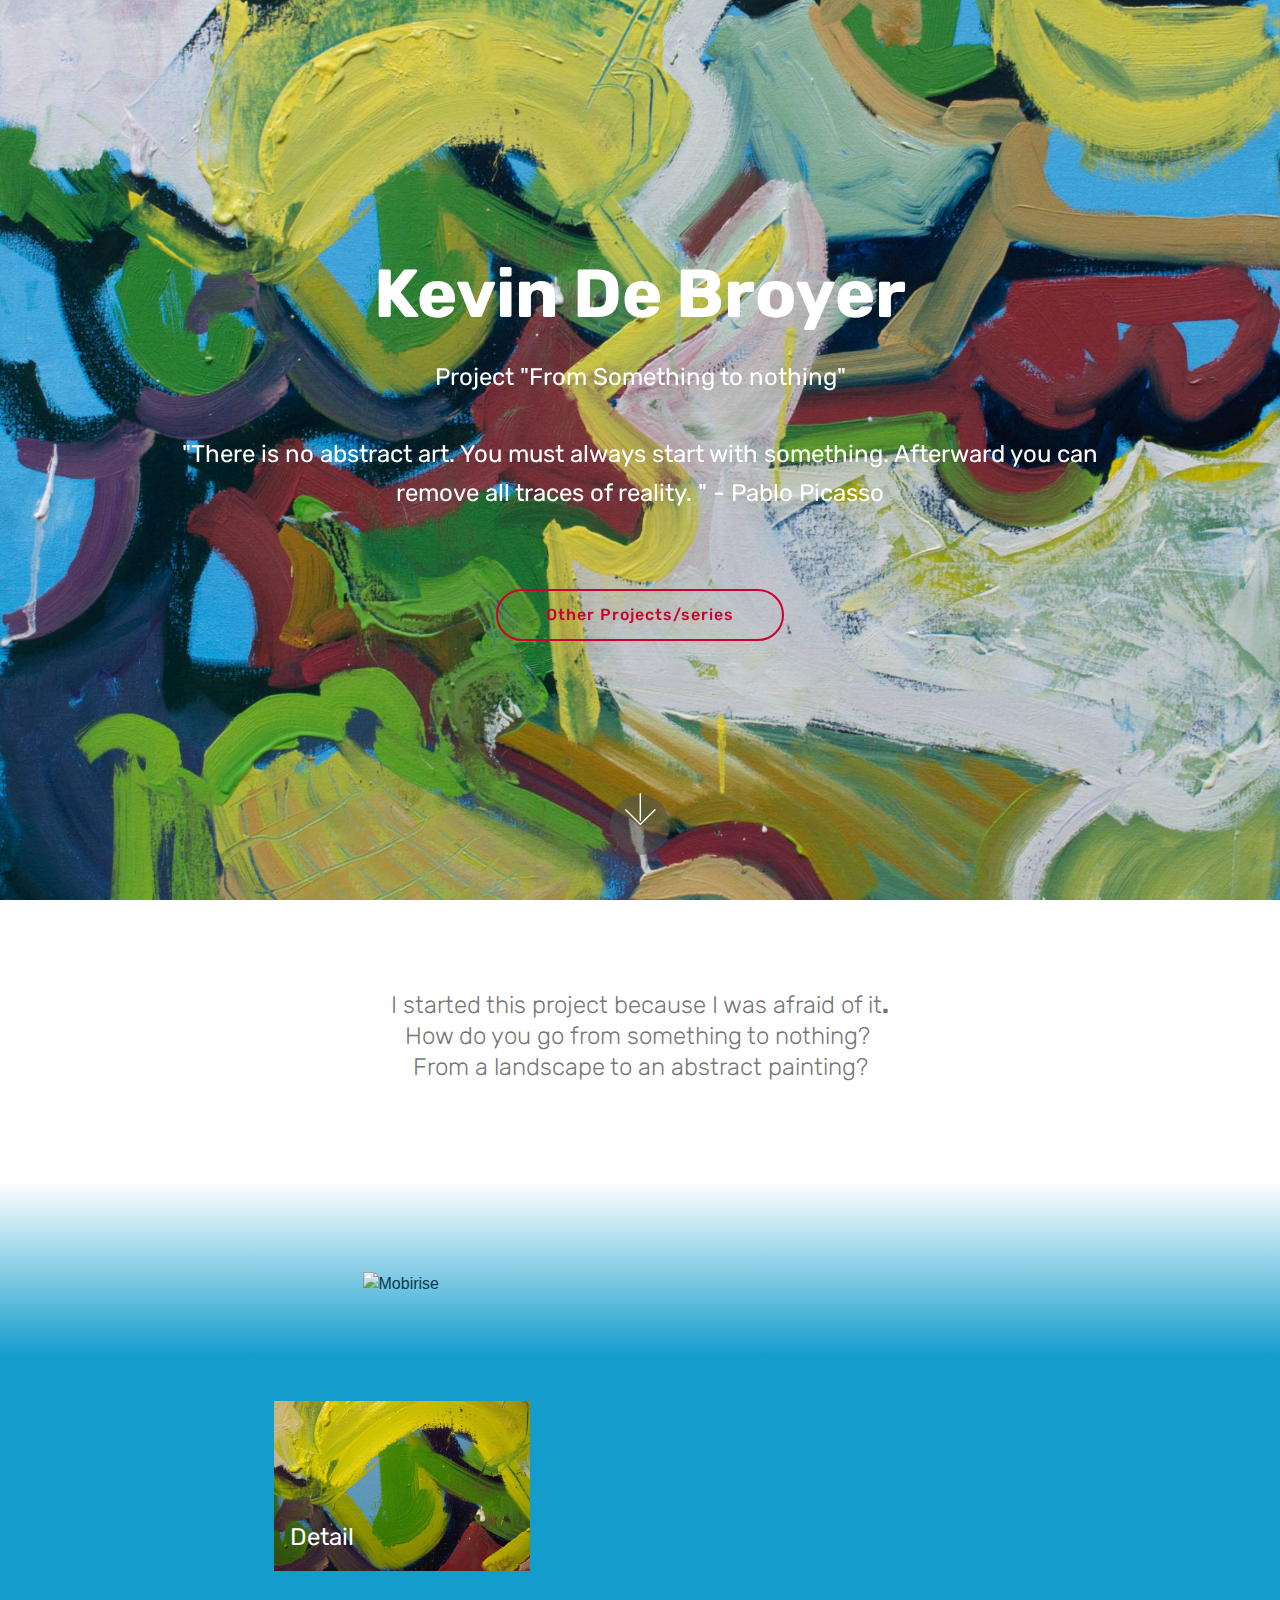
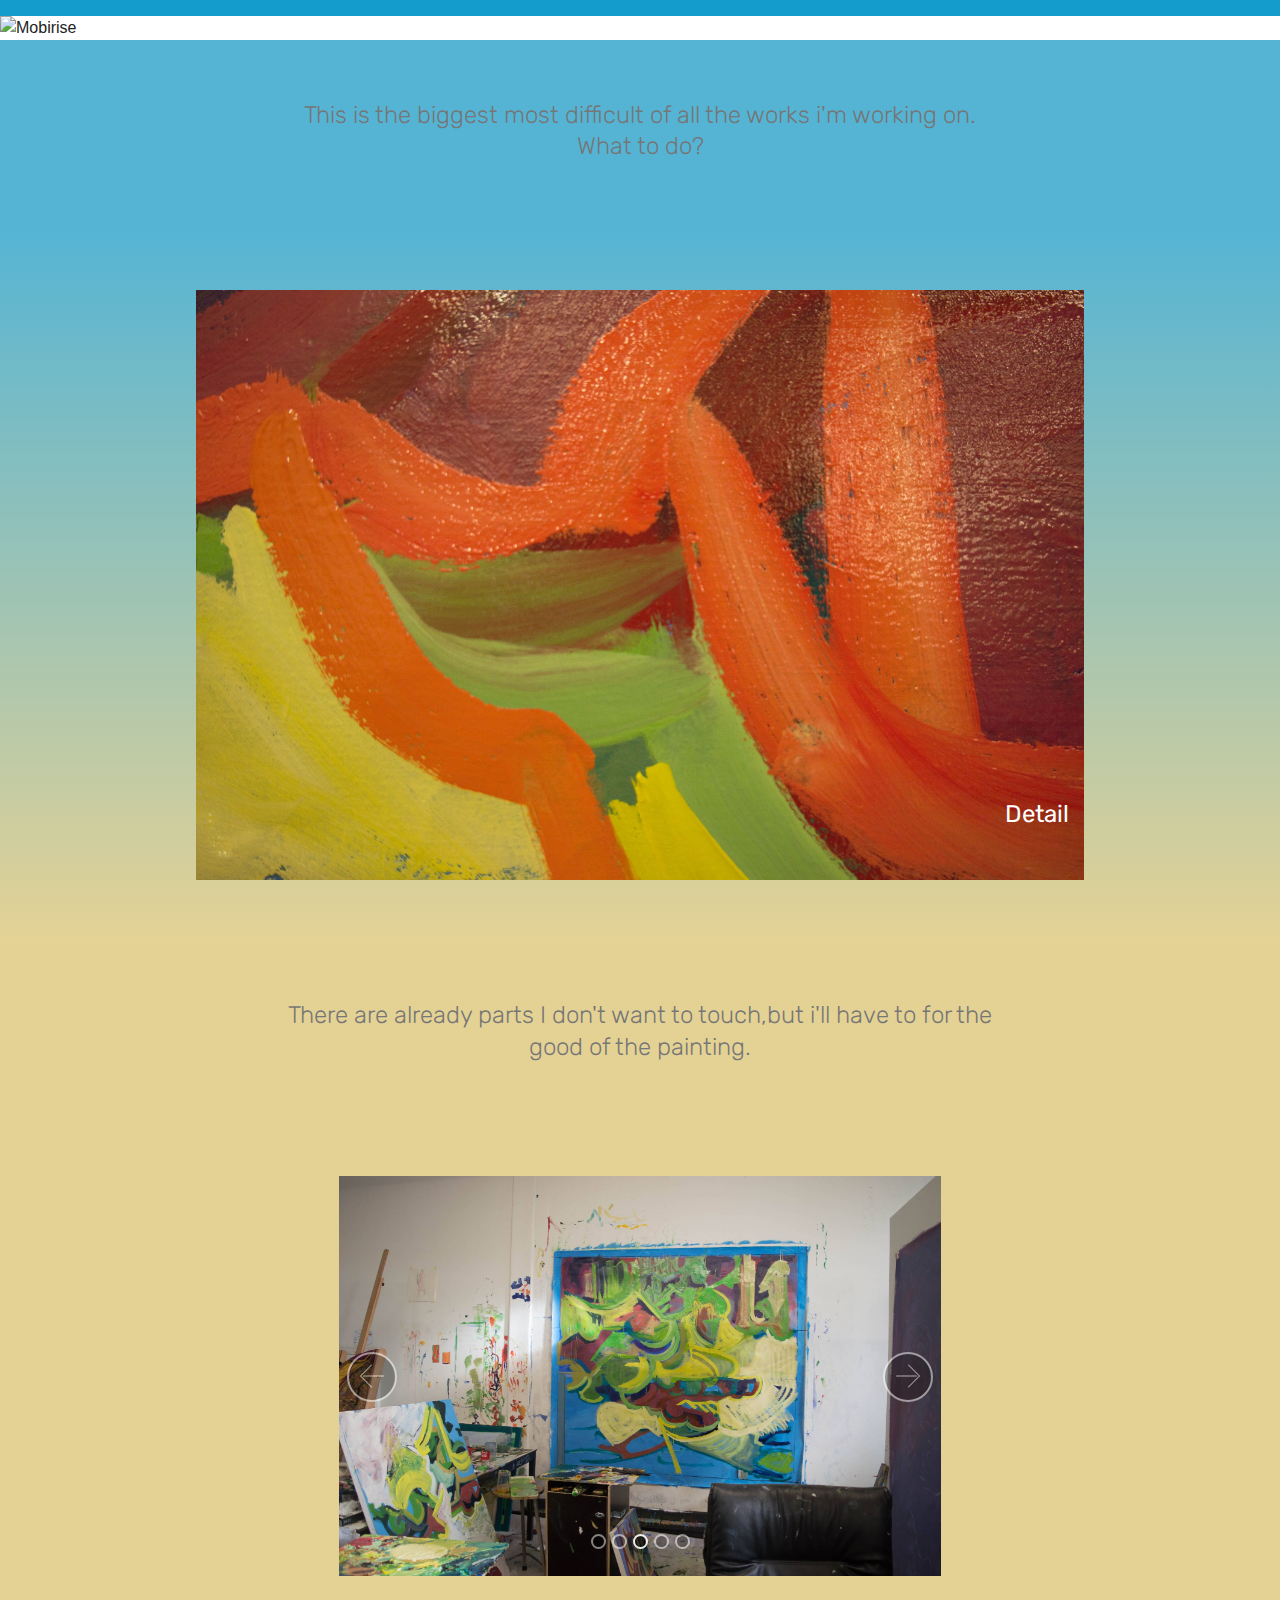
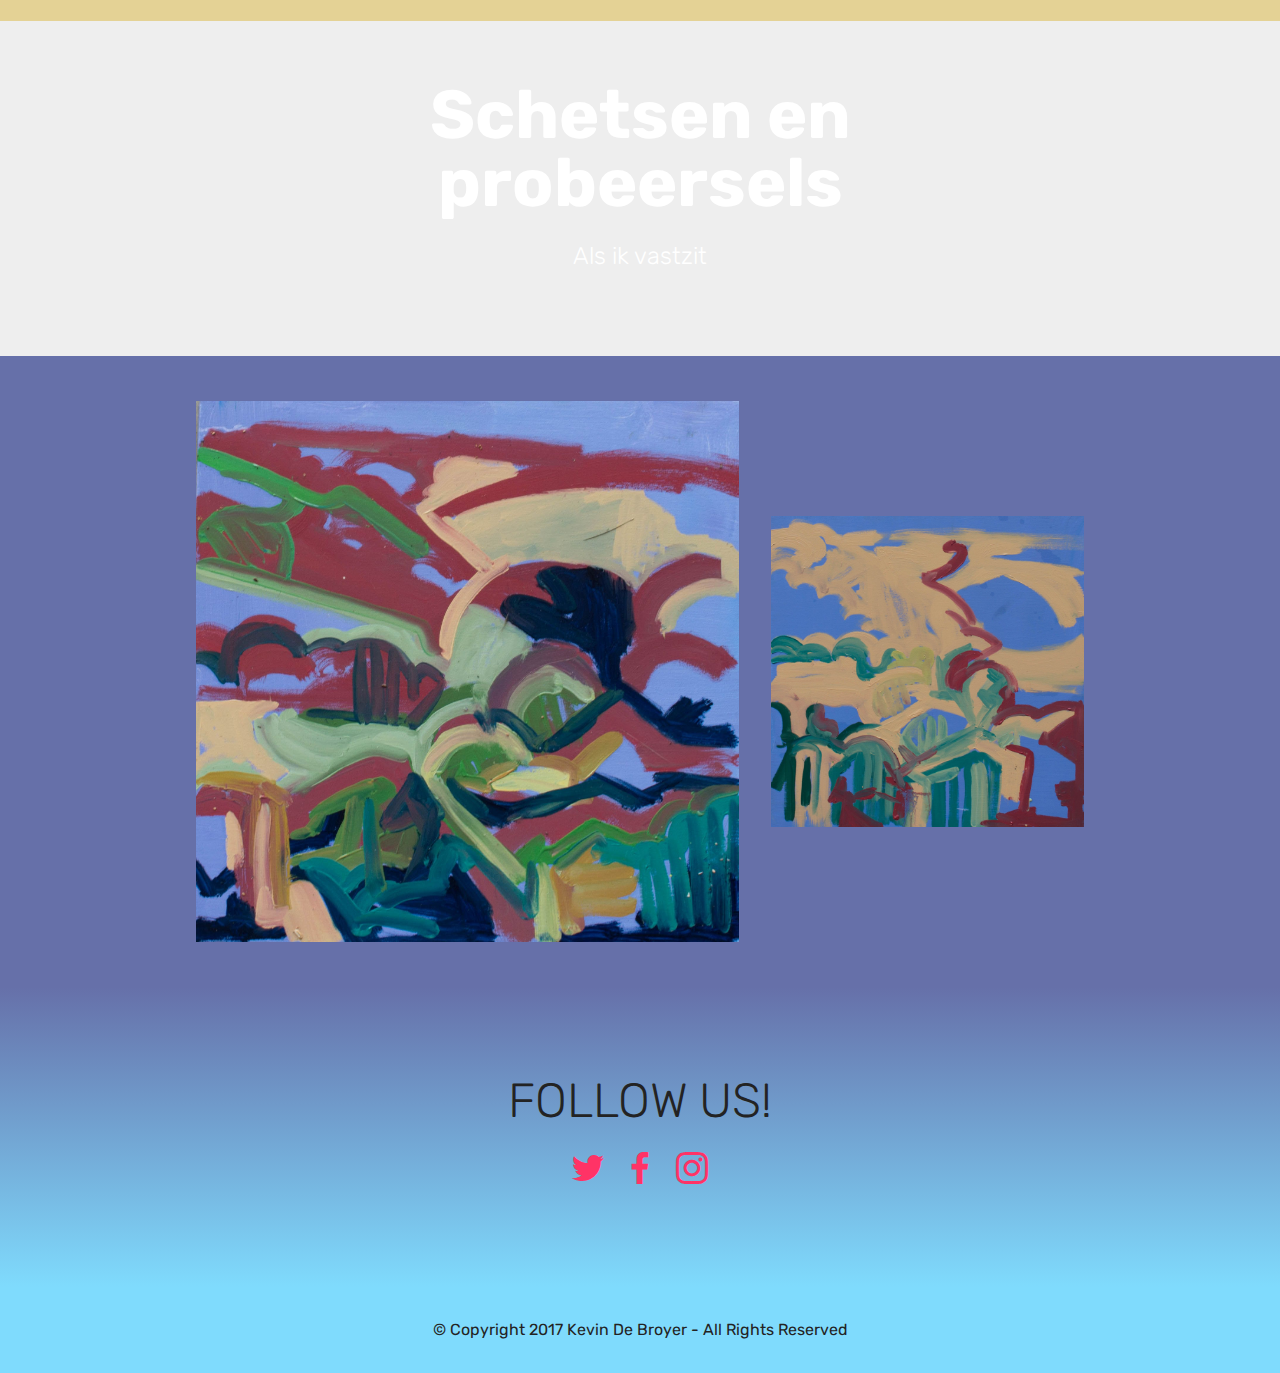
==== commit 6f46a6cc: "create github pages" ====
--- a/index.html
+++ b/index.html
@@ -6,98 +6,278 @@
   <meta http-equiv="X-UA-Compatible" content="IE=edge">
   <meta name="generator" content="Mobirise v4.4.1, mobirise.com">
   <meta name="viewport" content="width=device-width, initial-scale=1">
-  <link rel="shortcut icon" href="assets/images/logo.png" type="image/x-icon">
+  <link rel="shortcut icon" href="assets/images/logo4.png" type="image/x-icon">
   <meta name="description" content="">
   <title>Home</title>
-  <link rel="stylesheet" href="https://fonts.googleapis.com/css?family=Roboto:700,400&subset=cyrillic,latin,greek,vietnamese">
   <link rel="stylesheet" href="assets/web/assets/mobirise-icons/mobirise-icons.css">
+  <link rel="stylesheet" href="assets/tether/tether.min.css">
   <link rel="stylesheet" href="assets/bootstrap/css/bootstrap.min.css">
-  <link rel="stylesheet" href="assets/animate.css/animate.min.css">
-  <link rel="stylesheet" href="assets/socicon/css/socicon.min.css">
-  <link rel="stylesheet" href="assets/mobirise/css/style.css">
+  <link rel="stylesheet" href="assets/bootstrap/css/bootstrap-grid.min.css">
+  <link rel="stylesheet" href="assets/bootstrap/css/bootstrap-reboot.min.css">
+  <link rel="stylesheet" href="assets/socicon/css/styles.css">
+  <link rel="stylesheet" href="assets/theme/css/style.css">
   <link rel="stylesheet" href="assets/mobirise/css/mbr-additional.css" type="text/css">
   
   
   
 </head>
 <body>
-<section class="mbr-navbar mbr-navbar--freeze mbr-navbar--absolute mbr-navbar--auto-collapse mbr-navbar--transparent" id="ext_menu-3" data-rv-view="155">
-    <div class="mbr-navbar__section mbr-section">
-        <div class="mbr-section__container container">
-            <div class="mbr-navbar__container">
-                
-                <div class="mbr-navbar__hamburger mbr-hamburger"><span class="mbr-hamburger__line"></span></div>
-                <div class="mbr-navbar__column mbr-navbar__menu">
-                    <nav class="mbr-navbar__menu-box mbr-navbar__menu-box--inline-right">
-                        <div class="mbr-navbar__column">
-                            <ul class="mbr-navbar__items mbr-navbar__items--right float-left mbr-buttons mbr-buttons--freeze mbr-buttons--right btn-decorator mbr-buttons--active">   <li class="mbr-navbar__item"><a class="mbr-buttons__link btn text-white" href="https://mobirise.com"></a></li>     </ul>                            
-                            <ul class="mbr-navbar__items mbr-navbar__items--right mbr-buttons mbr-buttons--freeze mbr-buttons--right btn-inverse mbr-buttons--active"><li class="mbr-navbar__item"><a class="mbr-buttons__btn btn btn-default" href="page1.html"><span class="mbri-photo mbr-iconfont mbr-iconfont-btn-parent"></span>Art</a></li> <li class="mbr-navbar__item"><a class="mbr-buttons__btn btn btn-default" href="page3.html"><span class="mbri-alert mbr-iconfont mbr-iconfont-btn-parent"></span>News</a></li> <li class="mbr-navbar__item"><a class="mbr-buttons__btn btn btn-default" href="page1.html"><span class="mbri-globe mbr-iconfont mbr-iconfont-btn-parent"></span>Exhibitions</a></li> <li class="mbr-navbar__item"><a class="mbr-buttons__btn btn btn-default" href="page1.html"><span class="mbri-camera mbr-iconfont mbr-iconfont-btn-parent"></span>Videos</a></li>   </ul>
+<section class="cid-qC6kGvrB7H mbr-fullscreen mbr-parallax-background" id="header2-1" data-rv-view="734">
+
+    
+
+    
+
+    <div class="container align-center">
+        <div class="row justify-content-md-center">
+            <div class="mbr-white col-md-10">
+                <h1 class="mbr-section-title mbr-bold pb-3 mbr-fonts-style display-1">
+                    Kevin De Broyer</h1>
+                
+                <p class="mbr-text pb-3 mbr-fonts-style display-5">Project "From Something to nothing"<br><br>"There is no abstract art. You must always start with something. Afterward you can remove all traces of reality. " - Pablo Picasso<br><br></p>
+                <div class="mbr-section-btn"><a class="btn btn-md btn-secondary-outline display-4" href="page1.html">Other Projects/series</a></div>
+            </div>
+        </div>
+    </div>
+    <div class="mbr-arrow hidden-sm-down" aria-hidden="true">
+        <a href="#next">
+            <i class="mbri-down mbr-iconfont"></i>
+        </a>
+    </div>
+</section>
+
+<section class="engine"><a href="https://mobirise.co/e">website building software</a></section><section class="mbr-section content4 cid-qC6qzDTCsn" id="content4-9" data-rv-view="737">
+
+    
+
+    <div class="container">
+        <div class="media-container-row">
+            <div class="title col-12 col-md-8">
+                
+                <h3 class="mbr-section-subtitle align-center mbr-light mbr-fonts-style display-5">I started this project because I was afraid of it<strong>.</strong><br>How do you go from something to nothing?&nbsp;<br>From a landscape to an abstract painting?</h3>
+                
+            </div>
+        </div>
+    </div>
+</section>
+
+<section class="cid-qC6npzoHOr" id="image3-2" data-rv-view="739">
+
+    
+
+    <figure class="mbr-figure container">
+            <div class="image-block" style="width: 50%;">
+                <img src="assets/images/-dsc0243-2734x3991.jpg" width="1400" alt="Mobirise" title="" media-simple="true">
+                <figcaption class="mbr-figure-caption mbr-figure-caption-over">
+                    <div class="container pb-5 mbr-white align-center mbr-fonts-style display-7">In Progress</div>
+                </figcaption>
+            </div>
+    </figure>
+</section>
+
+<section class="cid-qC6pYJ17Bf" id="content15-8" data-rv-view="741">
+    
+    <div class="container">
+            <div class="media-container-row" style="width: 66%;">
+                <div class="img-item item1" style="width: 62%;">
+                    <div class="img-cont">
+                        <img src="assets/images/-dsc0308-6016x4000.jpg" alt="" title="" media-simple="true">
+                        <div class="img-caption">
+                            <p class="mbr-fonts-style align-left mbr-white display-5">
+                                Detail</p>
                         </div>
-                    </nav>
-                </div>
-            </div>
-        </div>
-    </div>
-</section>
-
-<section class="engine"><a href="https://mobirise.co/k">bootstrap templates</a></section><section class="mbr-box mbr-section mbr-section--relative mbr-section--fixed-size mbr-section--full-height mbr-section--bg-adapted mbr-parallax-background" id="header2-5" data-rv-view="157" style="background-image: url(assets/images/23798403-10155832104597114-2136679262-o.jpg);">
-    <div class="mbr-box__magnet mbr-box__magnet--sm-padding mbr-box__magnet--center-center mbr-after-navbar">
-        
-        <div class="mbr-box__container mbr-section__container container">
-            <div class="mbr-box mbr-box--stretched"><div class="mbr-box__magnet mbr-box__magnet--center-center">
-                <div class="row"><div class=" col-sm-8 col-sm-offset-2">
-                    <div class="mbr-hero animated fadeInUp">
-                        <h1 class="mbr-hero__text"><span style="font-weight: normal;">Kevin </span><br><span style="font-weight: normal;">De Broyer</span></h1>
-                        <p class="mbr-hero__subtext"></p>
                     </div>
+
+                </div>
+                <div class="img-item">
+                    <div class="img-cont">
+                        <img src="assets/images/-dsc0303-4000x6016.jpg" alt="" title="" media-simple="true">
+                        <div class="img-caption">
+                            <p class="mbr-fonts-style align-left mbr-white display-5">
+                                Detail</p>
+                        </div>
+                    </div>
+                </div>
+            </div>
+    </div>
+</section>
+
+<section class="cid-qC6tG7r5hP" id="image2-e" data-rv-view="743">
+
+    
+
+    <figure class="mbr-figure">
+        <div class="image-block" style="width: 100%;">
+            <img src="assets/images/-dsc0295-6016x4000.jpg" alt="Mobirise" title="" media-simple="true">
+            <figcaption class="mbr-figure-caption mbr-figure-caption-over">
+                <div class="container pb-5 mbr-white align-center mbr-fonts-style display-4">“Energy and motion made visible – memories arrested in space” &nbsp;Jackson Pollock. &nbsp; &nbsp; &nbsp; &nbsp; &nbsp; &nbsp; &nbsp; &nbsp; &nbsp; &nbsp; &nbsp; &nbsp; &nbsp; &nbsp; &nbsp; &nbsp; &nbsp; &nbsp; &nbsp; &nbsp; &nbsp; &nbsp; &nbsp; &nbsp; &nbsp; &nbsp; &nbsp; &nbsp; &nbsp; &nbsp; &nbsp; &nbsp; &nbsp; &nbsp; &nbsp; &nbsp;</div>
+            </figcaption>
+        </div>
+    </figure>
+</section>
+
+<section class="mbr-section content4 cid-qC6x84Cupx" id="content4-j" data-rv-view="745">
+
+    
+
+    <div class="container">
+        <div class="media-container-row">
+            <div class="title col-12 col-md-8">
+                
+                <h3 class="mbr-section-subtitle align-center mbr-light mbr-fonts-style display-5">
+                    This is the biggest most difficult of all the works i'm working on. What to do?</h3>
+                
+            </div>
+        </div>
+    </div>
+</section>
+
+<section class="cid-qC6uyyI35T" id="image3-g" data-rv-view="747">
+
+    
+
+    <figure class="mbr-figure container">
+            <div class="image-block" style="width: 80%;">
+                <img src="assets/images/-dsc0307-2800x1861.jpg" width="1400" alt="Mobirise" title="" media-simple="true">
+                <figcaption class="mbr-figure-caption mbr-figure-caption-over">
+                    <div class="container pb-5 mbr-white align-center mbr-fonts-style display-5">
+                        Detail</div>
+                </figcaption>
+            </div>
+    </figure>
+</section>
+
+<section class="mbr-section content4 cid-qC6wgwNcBf" id="content4-i" data-rv-view="749">
+
+    
+
+    <div class="container">
+        <div class="media-container-row">
+            <div class="title col-12 col-md-8">
+                
+                <h3 class="mbr-section-subtitle align-center mbr-light mbr-fonts-style display-5">There are already parts I don't want to touch,but i'll have to for the good of the painting.
+                </h3>
+                
+            </div>
+        </div>
+    </div>
+</section>
+
+<section class="carousel slide cid-qC6xQgoKZh" data-interval="false" id="slider2-l" data-rv-view="751">
+
+    
+    <div class="container content-slider">
+        <div class="content-slider-wrap">
+            <div><div class="mbr-slider slide carousel" data-pause="true" data-keyboard="false" data-ride="carousel" data-interval="4000"><ol class="carousel-indicators"><li data-app-prevent-settings="" data-target="#slider2-l" data-slide-to="0"></li><li data-app-prevent-settings="" data-target="#slider2-l" data-slide-to="1"></li><li data-app-prevent-settings="" data-target="#slider2-l" class=" active" data-slide-to="2"></li><li data-app-prevent-settings="" data-target="#slider2-l" data-slide-to="3"></li><li data-app-prevent-settings="" data-target="#slider2-l" data-slide-to="4"></li></ol><div class="carousel-inner" role="listbox"><div class="carousel-item slider-fullscreen-image" data-bg-video-slide="false" style="background-image: url(assets/images/ateliergent2-2000x1329.jpg);"><div class="container container-slide"><div class="image_wrapper"><img src="assets/images/ateliergent2-2000x1329.jpg"><div class="carousel-caption justify-content-center"><div class="col-10 align-center"></div></div></div></div></div><div class="carousel-item slider-fullscreen-image" data-bg-video-slide="false" style="background-image: url(assets/images/-dsc0299-2000x1329.jpg);"><div class="container container-slide"><div class="image_wrapper"><img src="assets/images/-dsc0299-2000x1329.jpg"><div class="carousel-caption justify-content-center"><div class="col-10 align-left"></div></div></div></div></div><div class="carousel-item slider-fullscreen-image active" data-bg-video-slide="false" style="background-image: url(assets/images/-dsc0148-2000x1329.jpg);"><div class="container container-slide"><div class="image_wrapper"><img src="assets/images/-dsc0148-2000x1329.jpg"><div class="carousel-caption justify-content-center"><div class="col-10 align-center"></div></div></div></div></div><div class="carousel-item slider-fullscreen-image" data-bg-video-slide="false" style="background-image: url(assets/images/-dsc0301-2000x1329.jpg);"><div class="container container-slide"><div class="image_wrapper"><img src="assets/images/-dsc0301-2000x1329.jpg"><div class="carousel-caption justify-content-center"><div class="col-10 align-center"></div></div></div></div></div><div class="carousel-item slider-fullscreen-image" data-bg-video-slide="false" style="background-image: url(assets/images/-dsc0171-2000x3008.jpg);"><div class="container container-slide"><div class="image_wrapper"><img src="assets/images/-dsc0171-2000x3008.jpg"><div class="carousel-caption justify-content-center"><div class="col-10 align-center"></div></div></div></div></div></div><a data-app-prevent-settings="" class="carousel-control carousel-control-prev" role="button" data-slide="prev" href="#slider2-l"><span aria-hidden="true" class="mbri-left mbr-iconfont"></span><span class="sr-only">Previous</span></a><a data-app-prevent-settings="" class="carousel-control carousel-control-next" role="button" data-slide="next" href="#slider2-l"><span aria-hidden="true" class="mbri-right mbr-iconfont"></span><span class="sr-only">Next</span></a></div></div> 
+        </div>
+    </div>
+</section>
+
+<section class="mbr-section content5 cid-qC6DOuiEX5 mbr-parallax-background" id="content5-o" data-rv-view="769">
+
+    
+
+    
+
+    <div class="container">
+        <div class="media-container-row">
+            <div class="title col-12 col-md-8">
+                <h2 class="align-center mbr-bold mbr-white pb-3 mbr-fonts-style display-1">
+                    Schetsen en probeersels</h2>
+                <h3 class="mbr-section-subtitle align-center mbr-light mbr-white pb-3 mbr-fonts-style display-5">
+                    Als ik vastzit</h3>
+                
+                
+            </div>
+        </div>
+    </div>
+</section>
+
+<section class="cid-qC6E553GTr" id="image4-p" data-rv-view="772">
+    <!-- Block parameters controls (Blue "Gear" panel) -->
+    
+    <!-- End block parameters -->
+    <div class="container images-container">
+            <div class="media-container-row" style="width: 80%;">
+                <div class="img-item item1" style="width: 177%;">
+                    <img src="assets/images/-dsc0249-1841x1835.jpg" alt="" title="" media-simple="true">
                     
-                </div></div>
-            </div></div>
-        </div>
-        
-    </div>
-</section>
-
-<section class="mbr-section mbr-section--relative mbr-section--fixed-size" id="content5-9" data-rv-view="160" style="background-color: rgb(255, 255, 255);">
-    
-    <div class="mbr-section__container container mbr-section__container--first" style="padding-top: 93px;">
-        <div class="mbr-header mbr-header--wysiwyg row">
-            <div class="col-sm-8 col-sm-offset-2">
-                <h3 class="mbr-header__text">Biography</h3>
-                
-            </div>
-        </div>
-    </div>
-    <div class="mbr-section__container container mbr-section__container--last" style="padding-bottom: 93px;">
-        <div class="row">
-            <div class="mbr-article mbr-article--wysiwyg col-sm-8 col-sm-offset-2"><p>Kevin De Broyer (Halle, april 1st, 1993) is a Belgian artist. He is mostly known as a landscape painter . He currently lives and works in Blankenberge and Ghent. He was born into a family with 1 sister, 4 brothers, and a lovely mother called Marleen. 
-</p><p>He first started painting when he joined the academy of fine arts in Bruges, where he graduated in 2015. After that he joined LUCA school of arts in 2016, where he is still studying. 
-</p><p>His works is mostly realistic with abstract elements, though he never loses the realistic parts. Kevin explained "For me a good abstract painter needs maturity. I'm not ready yet. For me a landscape is a medium to show my emotions and love of colour without making something completely abstract."
-</p><p>His work is inspired by lots of artists; mostly the abstract impressionists and abstract expressionists, but also painters like Richard Diebenkorn, Wayne Thiebaud and David Hockney.</p><p></p></div>
-        </div>
-    </div>
-    
-</section>
-
-<section class="mbr-section mbr-section--relative mbr-section--fixed-size" id="social-buttons2-f" data-rv-view="258" style="background-color: rgb(240, 240, 240);">
-    
-
-    <div class="mbr-section__container container">
-        <div class="mbr-header mbr-header--inline row" style="padding-top: 40.8px; padding-bottom: 40.8px;">
-            <div class="col-sm-4">
-                <h3 class="mbr-header__text">Follow me @</h3>
-            </div>
-            <div class="mbr-social-icons mbr-social-icons--style-1 col-sm-8"> <a class="mbr-social-icons__icon socicon-bg-facebook" title="Facebook" target="_blank" href="https://www.facebook.com/pages/Mobirise/1616226671953247"><i class="socicon socicon-facebook"></i></a> <a class="mbr-social-icons__icon socicon-bg-googleplus" title="Google+" target="_blank" href="https://plus.google.com/u/0/+Mobirise/posts"><i class="socicon socicon-googleplus"></i></a>  <a class="mbr-social-icons__icon socicon-bg-instagram" title="Instagram" target="_blank" href="https://www.instagram.com/kevindebroyer_/"><i class="socicon socicon-instagram"></i></a>    <a class="mbr-social-icons__icon socicon-bg-tumblr" title="Tumblr" target="_blank" href="http://kevinartsblog.tumblr.com/"><i class="socicon socicon-tumblr"></i></a>  </div>
+                </div>
+                <div class="img-item">
+                    <img src="assets/images/-dsc0263-1785x1768.jpg" alt="" title="" media-simple="true">
+                    
+                </div>
+            </div>
+    </div>
+</section>
+
+<section class="cid-qC6Erfn3pg" id="social-buttons2-q" data-rv-view="774">
+
+    
+
+    
+
+    <div class="container">
+        <div class="media-container-row">
+            <div class="col-md-8 align-center">
+                <h2 class="pb-3 mbr-fonts-style display-2">
+                    FOLLOW US!
+                </h2>
+                <div class="social-list pl-0 mb-0">
+                    <a href="https://twitter.com/mobirise" target="_blank">
+                        <span class="px-2 socicon-twitter socicon mbr-iconfont mbr-iconfont-social" media-simple="true"></span>
+                    </a>
+                    <a href="https://www.facebook.com/pages/Mobirise/1616226671953247" target="_blank">
+                        <span class="px-2 socicon-facebook socicon mbr-iconfont mbr-iconfont-social" media-simple="true"></span>
+                    </a>
+                    <a href="https://instagram.com/mobirise" target="_blank">
+                        <span class="px-2 socicon-instagram socicon mbr-iconfont mbr-iconfont-social" media-simple="true"></span>
+                    </a>
+                    <a href="https://www.youtube.com/c/mobirise" target="_blank">
+                        
+                    </a>
+                    <a href="https://plus.google.com/u/0/+Mobirise" target="_blank">
+                        
+                    </a>
+                    <a href="https://www.behance.net/Mobirise" target="_blank">
+                        
+                    </a>
+                </div>
+            </div>
+        </div>
+    </div>
+</section>
+
+<section once="" class="cid-qC6IiPxihB" id="footer6-r" data-rv-view="777">
+
+    
+
+    
+
+    <div class="container">
+        <div class="media-container-row align-center mbr-white">
+            <div class="col-12">
+                <p class="mbr-text mb-0 mbr-fonts-style display-7">
+                    © Copyright 2017 Kevin De Broyer - All Rights Reserved
+                </p>
+            </div>
         </div>
     </div>
 </section>
 
 
   <script src="assets/web/assets/jquery/jquery.min.js"></script>
+  <script src="assets/popper/popper.min.js"></script>
+  <script src="assets/tether/tether.min.js"></script>
   <script src="assets/bootstrap/js/bootstrap.min.js"></script>
   <script src="assets/smooth-scroll/smooth-scroll.js"></script>
-  <script src="assets/jarallax/jarallax.js"></script>
-  <script src="assets/mobirise/js/script.js"></script>
+  <script src="assets/jarallax/jarallax.min.js"></script>
+  <script src="assets/jquery-mb-vimeo_player/jquery.mb.vimeo_player.js"></script>
+  <script src="assets/social-likes/social-likes.js"></script>
+  <script src="assets/bootstrap-carousel-swipe/bootstrap-carousel-swipe.js"></script>
+  <script src="assets/jquery-mb-ytplayer/jquery.mb.ytplayer.min.js"></script>
+  <script src="assets/theme/js/script.js"></script>
+  <script src="assets/mobirise-slider-video/script.js"></script>
   
   
 </body>
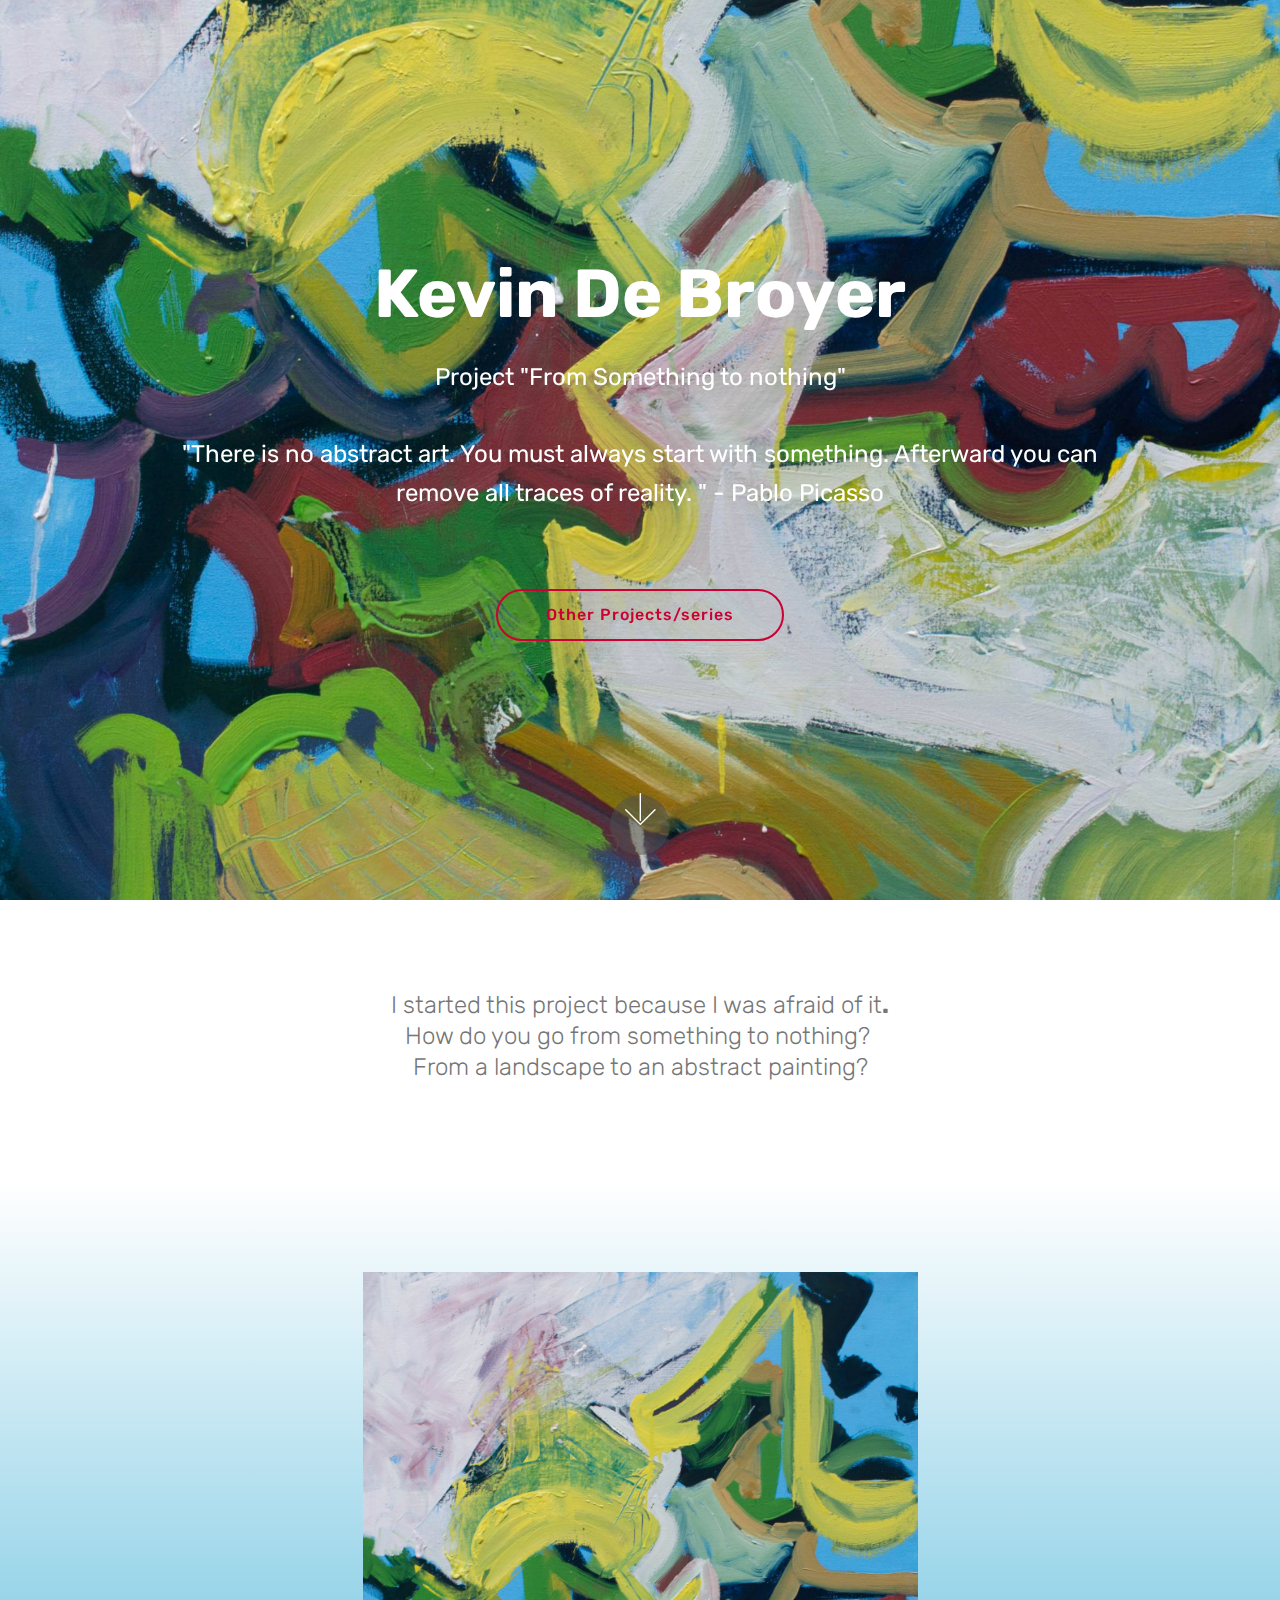
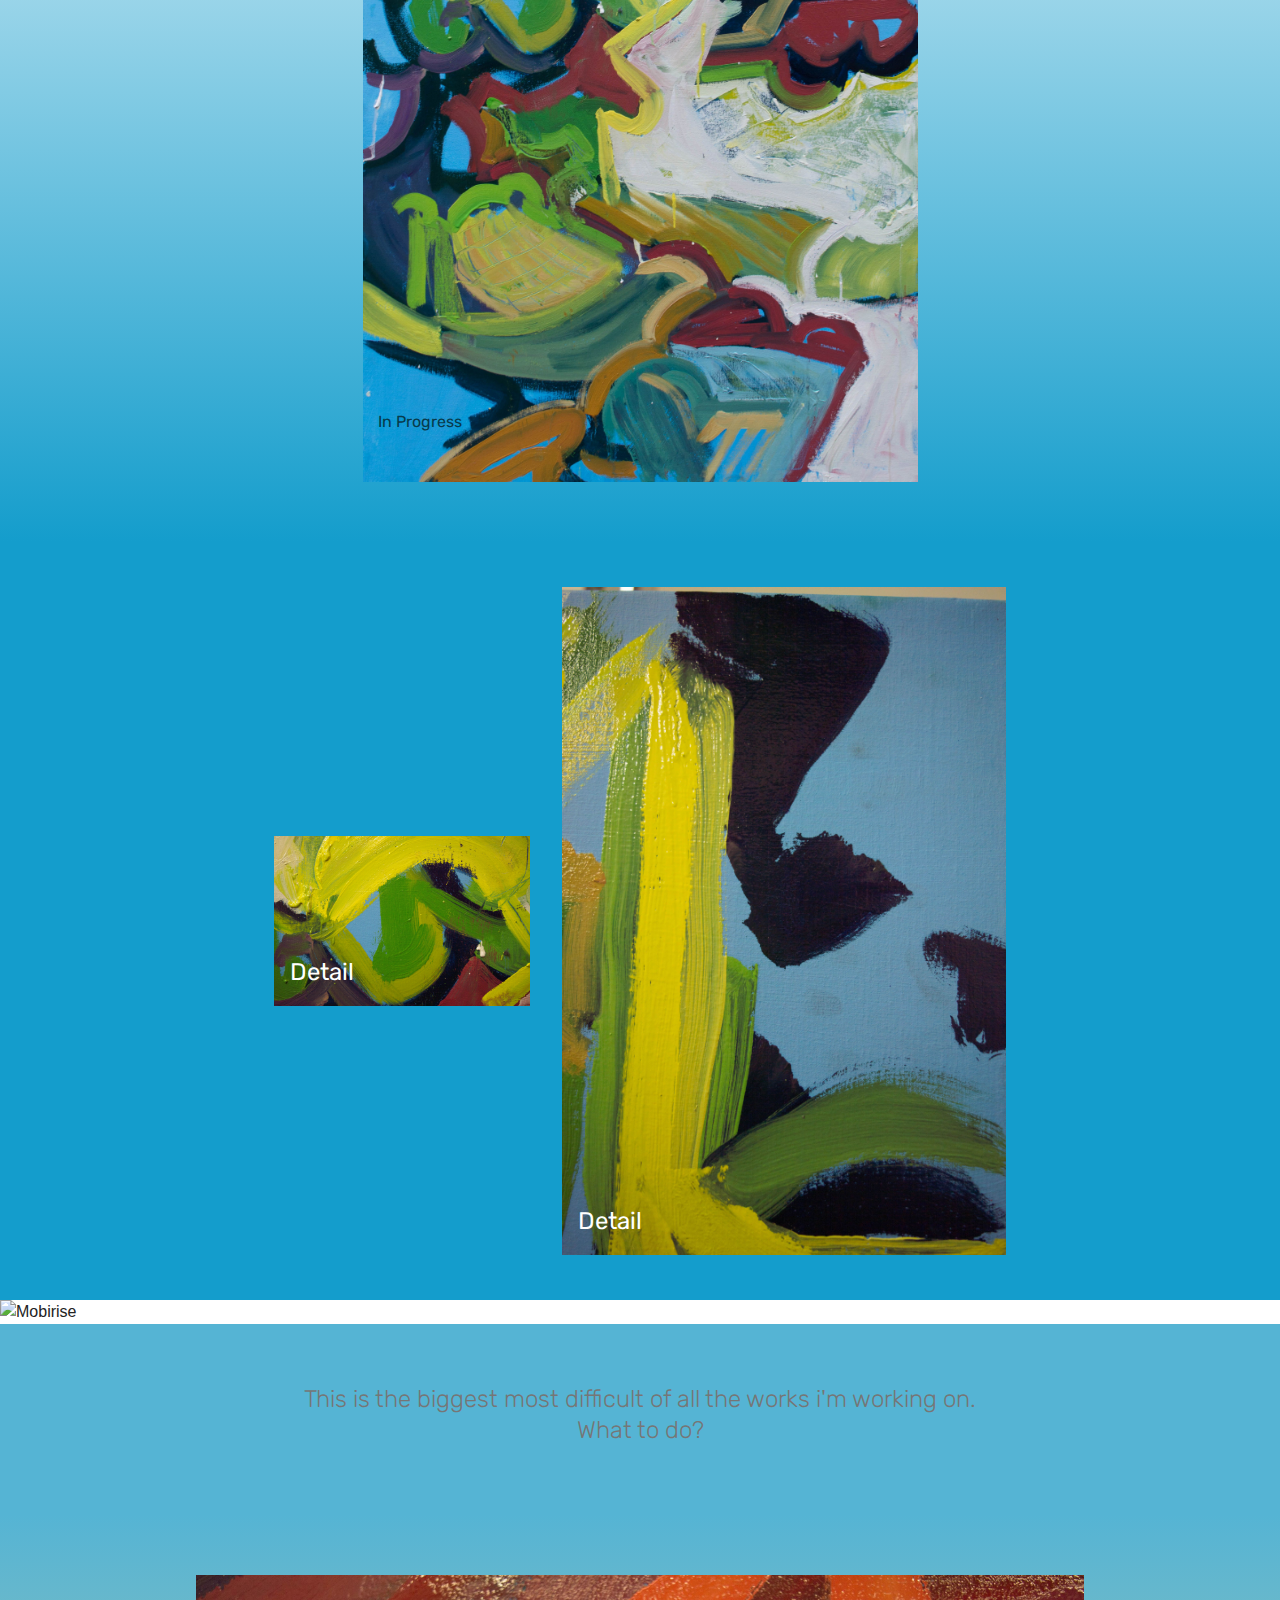
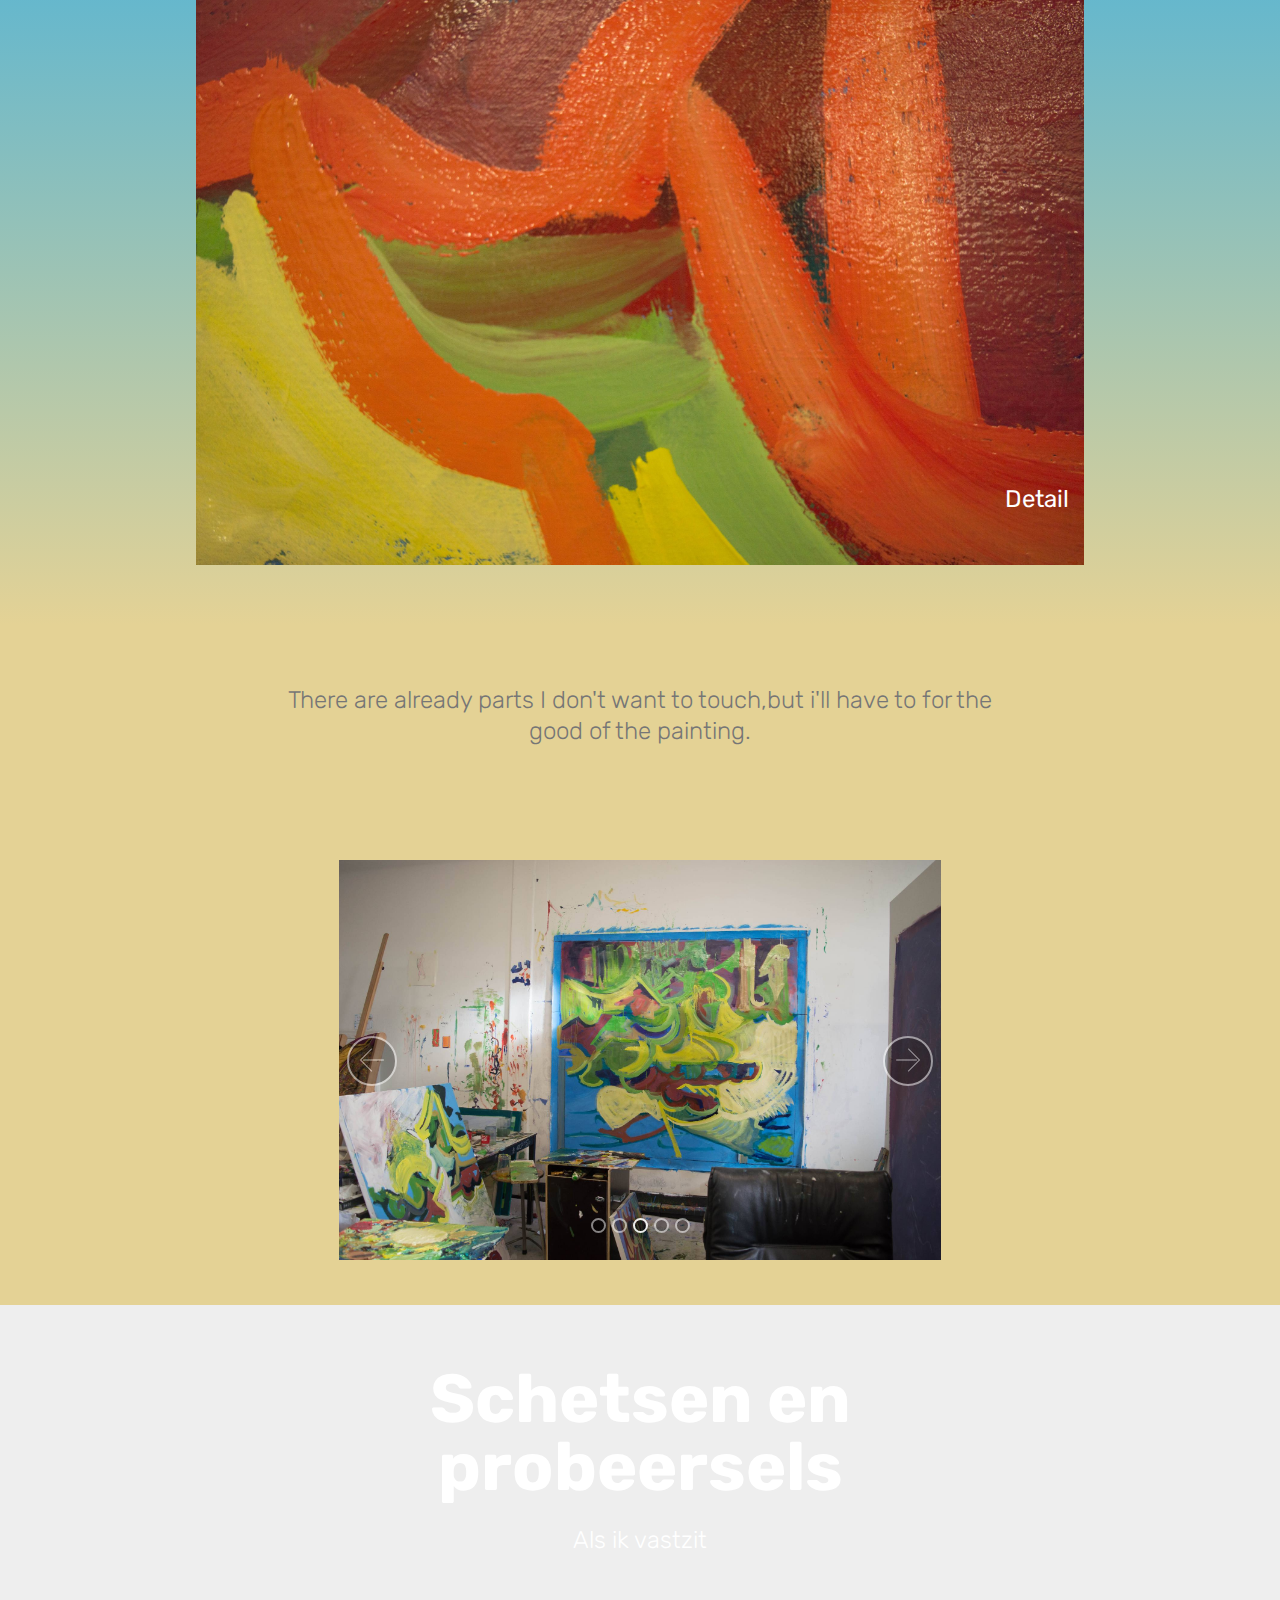
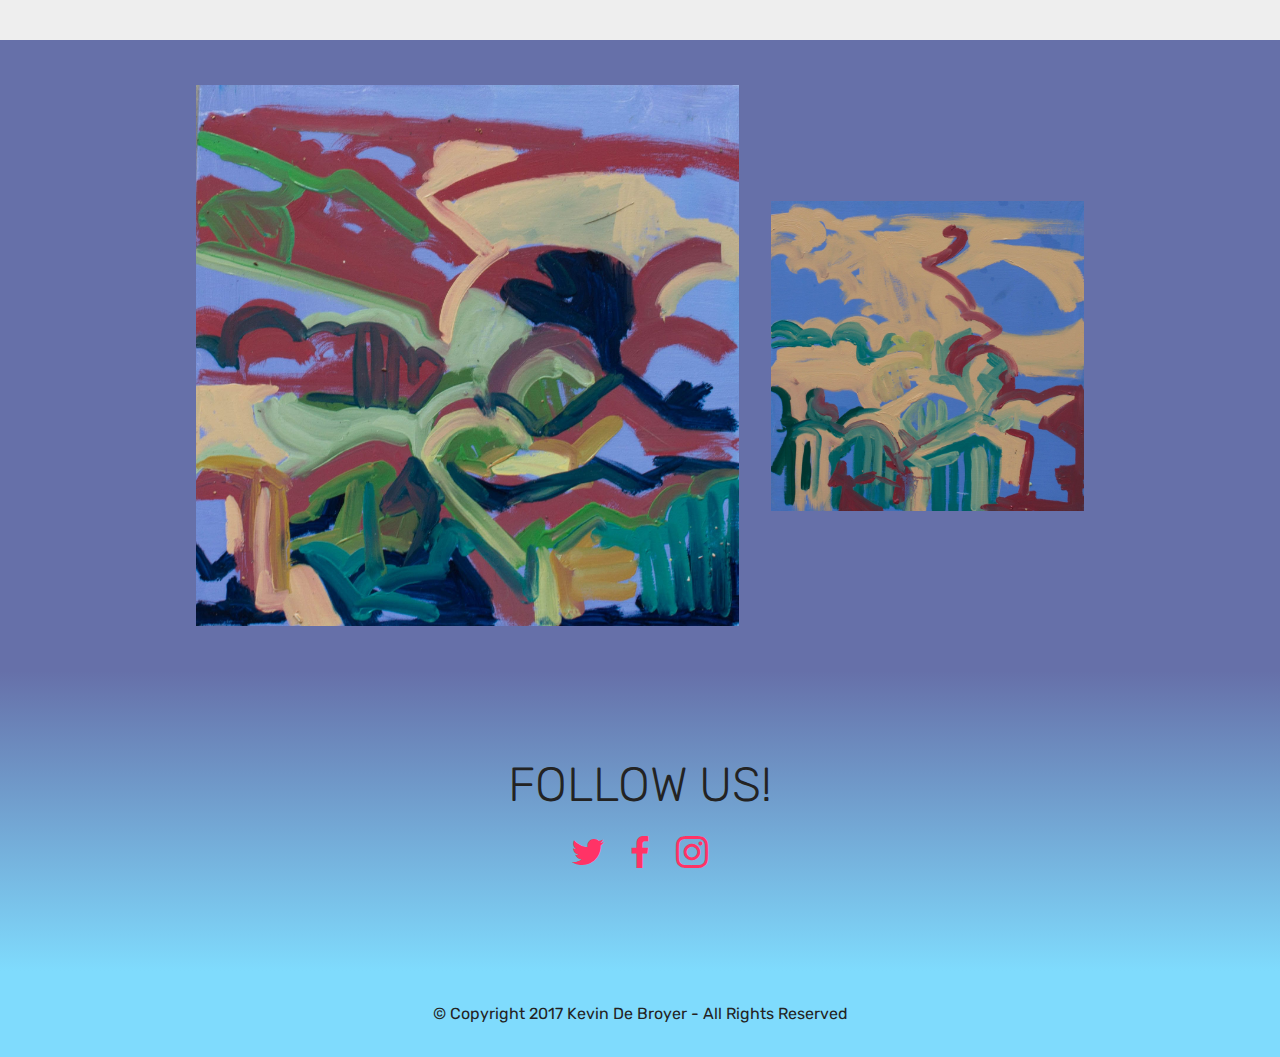
==== commit 18b8d88e: "create github pages" ====
--- a/index.html
+++ b/index.html
@@ -22,7 +22,7 @@
   
 </head>
 <body>
-<section class="cid-qC6kGvrB7H mbr-fullscreen mbr-parallax-background" id="header2-1" data-rv-view="734">
+<section class="cid-qC6kGvrB7H mbr-fullscreen mbr-parallax-background" id="header2-1" data-rv-view="848">
 
     
 
@@ -46,7 +46,7 @@
     </div>
 </section>
 
-<section class="engine"><a href="https://mobirise.co/e">website building software</a></section><section class="mbr-section content4 cid-qC6qzDTCsn" id="content4-9" data-rv-view="737">
+<section class="engine"><a href="https://mobirise.co/d">web page software</a></section><section class="mbr-section content4 cid-qC6qzDTCsn" id="content4-9" data-rv-view="851">
 
     
 
@@ -61,7 +61,7 @@
     </div>
 </section>
 
-<section class="cid-qC6npzoHOr" id="image3-2" data-rv-view="739">
+<section class="cid-qC6npzoHOr" id="image3-2" data-rv-view="853">
 
     
 
@@ -75,7 +75,7 @@
     </figure>
 </section>
 
-<section class="cid-qC6pYJ17Bf" id="content15-8" data-rv-view="741">
+<section class="cid-qC6pYJ17Bf" id="content15-8" data-rv-view="855">
     
     <div class="container">
             <div class="media-container-row" style="width: 66%;">
@@ -102,7 +102,7 @@
     </div>
 </section>
 
-<section class="cid-qC6tG7r5hP" id="image2-e" data-rv-view="743">
+<section class="cid-qC6tG7r5hP" id="image2-e" data-rv-view="857">
 
     
 
@@ -116,7 +116,7 @@
     </figure>
 </section>
 
-<section class="mbr-section content4 cid-qC6x84Cupx" id="content4-j" data-rv-view="745">
+<section class="mbr-section content4 cid-qC6x84Cupx" id="content4-j" data-rv-view="859">
 
     
 
@@ -132,7 +132,7 @@
     </div>
 </section>
 
-<section class="cid-qC6uyyI35T" id="image3-g" data-rv-view="747">
+<section class="cid-qC6uyyI35T" id="image3-g" data-rv-view="861">
 
     
 
@@ -147,7 +147,7 @@
     </figure>
 </section>
 
-<section class="mbr-section content4 cid-qC6wgwNcBf" id="content4-i" data-rv-view="749">
+<section class="mbr-section content4 cid-qC6wgwNcBf" id="content4-i" data-rv-view="863">
 
     
 
@@ -163,7 +163,7 @@
     </div>
 </section>
 
-<section class="carousel slide cid-qC6xQgoKZh" data-interval="false" id="slider2-l" data-rv-view="751">
+<section class="carousel slide cid-qC6xQgoKZh" data-interval="false" id="slider2-l" data-rv-view="865">
 
     
     <div class="container content-slider">
@@ -173,7 +173,7 @@
     </div>
 </section>
 
-<section class="mbr-section content5 cid-qC6DOuiEX5 mbr-parallax-background" id="content5-o" data-rv-view="769">
+<section class="mbr-section content5 cid-qC6DOuiEX5 mbr-parallax-background" id="content5-o" data-rv-view="883">
 
     
 
@@ -193,7 +193,7 @@
     </div>
 </section>
 
-<section class="cid-qC6E553GTr" id="image4-p" data-rv-view="772">
+<section class="cid-qC6E553GTr" id="image4-p" data-rv-view="886">
     <!-- Block parameters controls (Blue "Gear" panel) -->
     
     <!-- End block parameters -->
@@ -211,7 +211,7 @@
     </div>
 </section>
 
-<section class="cid-qC6Erfn3pg" id="social-buttons2-q" data-rv-view="774">
+<section class="cid-qC6Erfn3pg" id="social-buttons2-q" data-rv-view="888">
 
     
 
@@ -248,7 +248,7 @@
     </div>
 </section>
 
-<section once="" class="cid-qC6IiPxihB" id="footer6-r" data-rv-view="777">
+<section once="" class="cid-qC6IiPxihB" id="footer6-r" data-rv-view="891">
 
     
 
